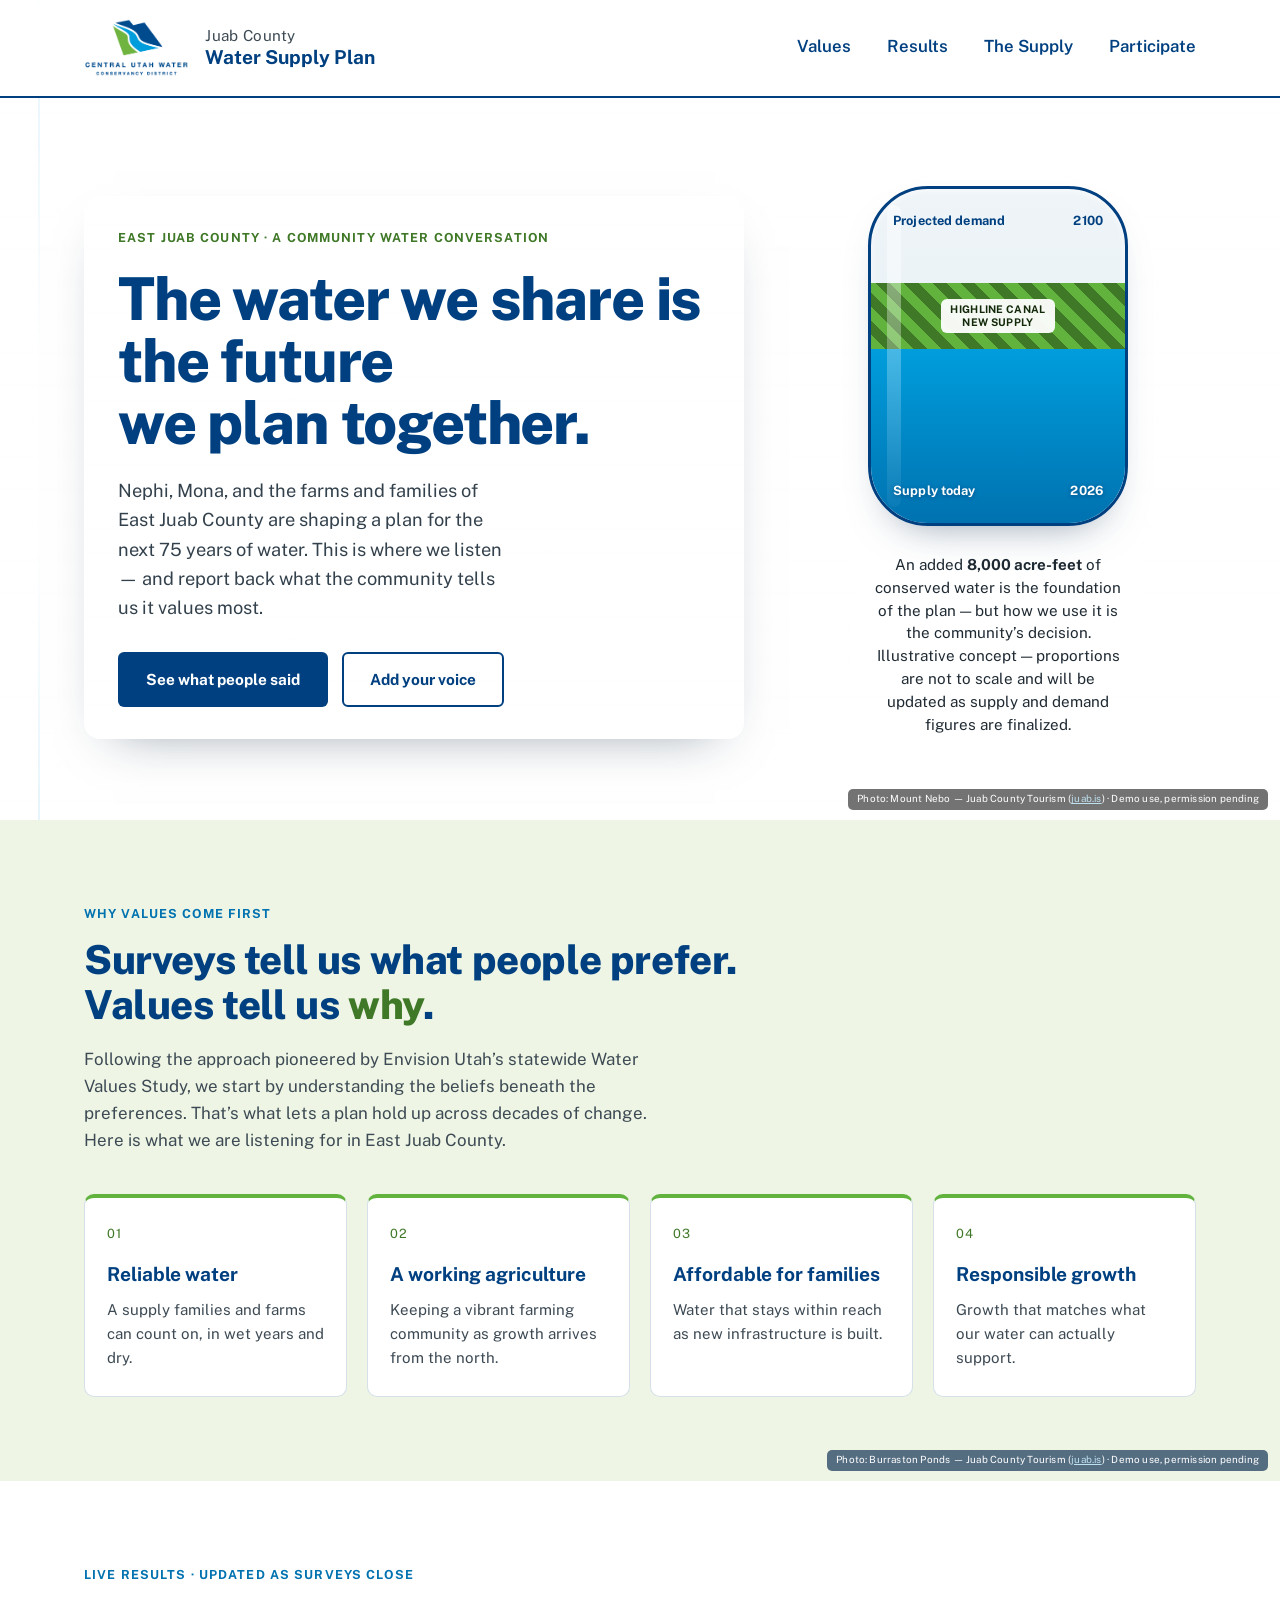
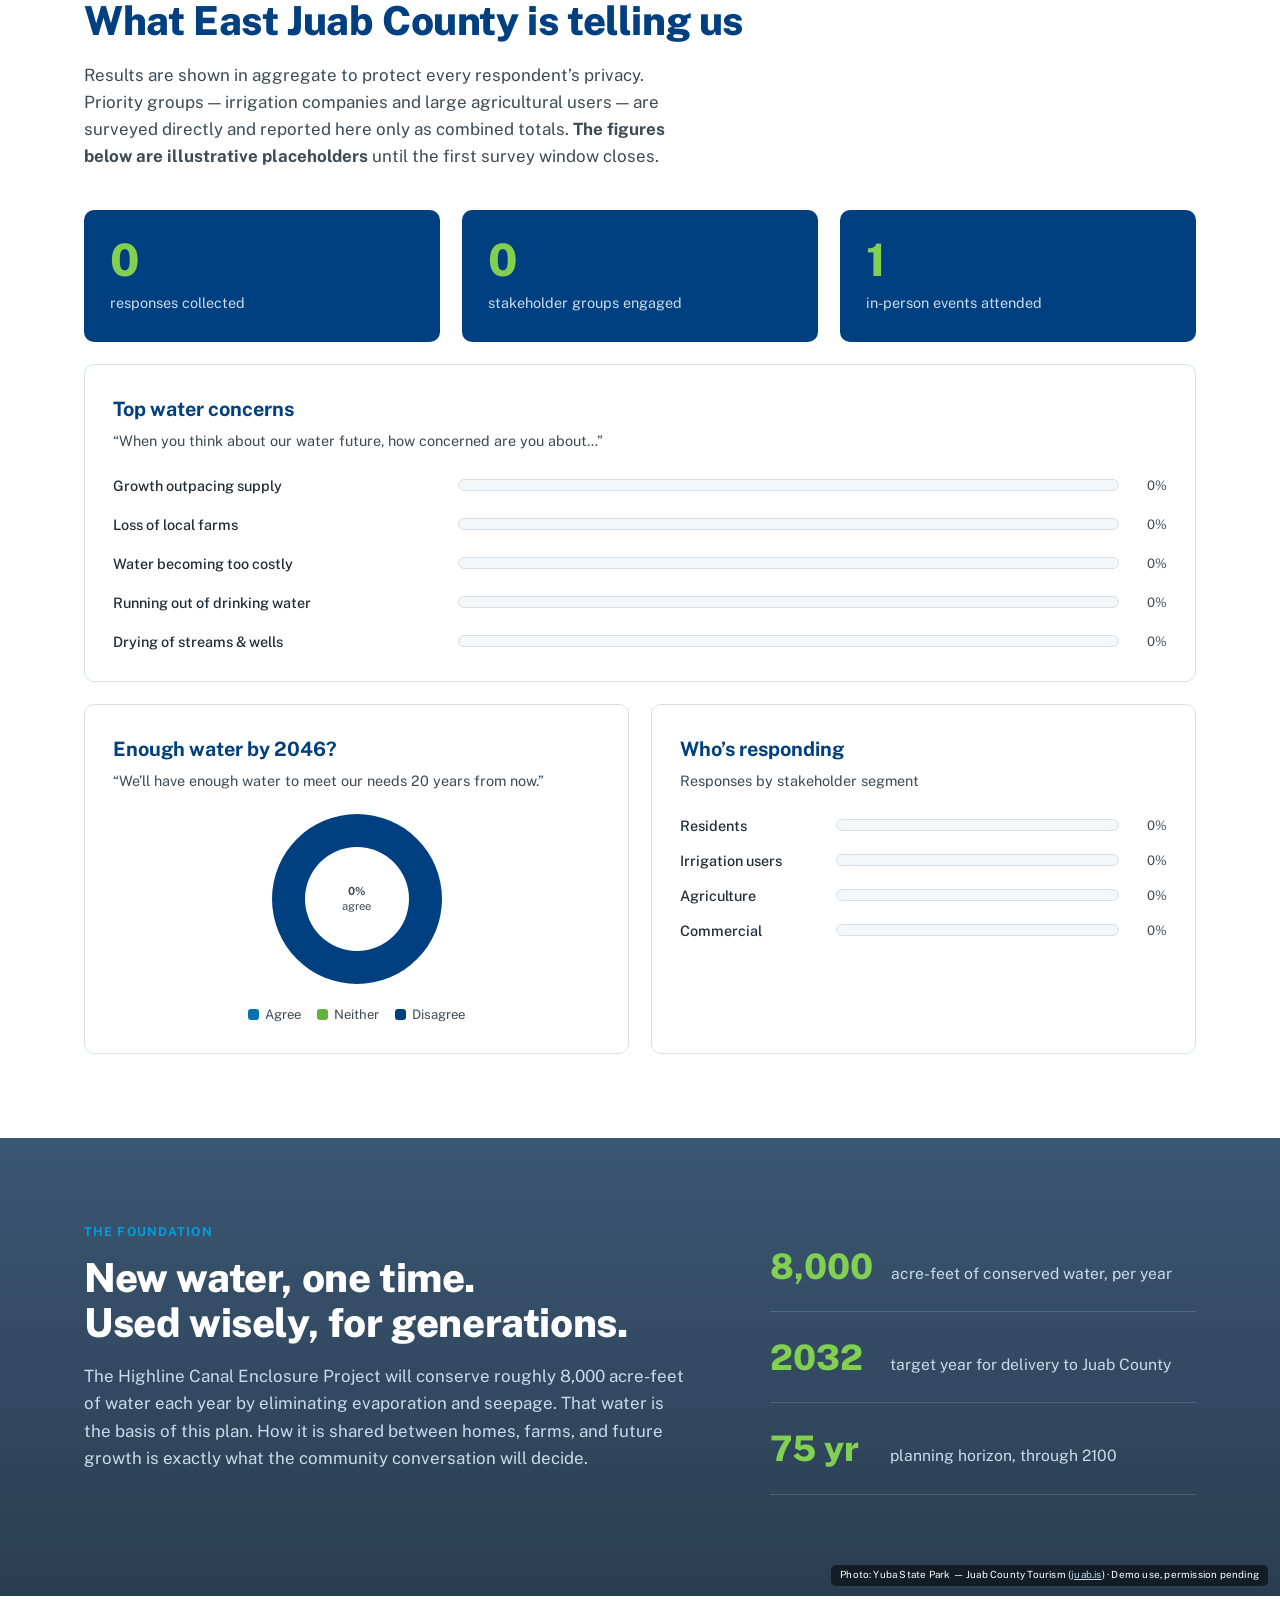
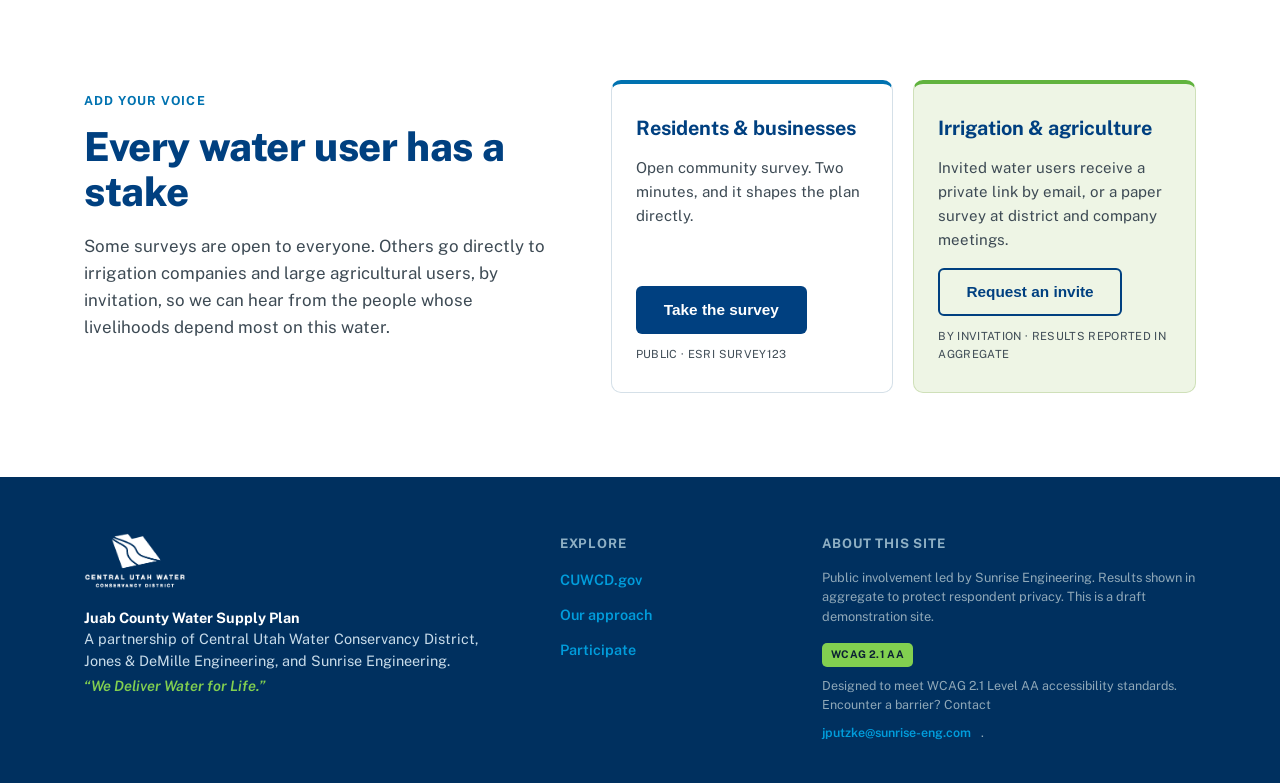
==== index.html @ ef93a90e "Add illustrative/not-to-scale disclaimer to hero water graphic (per PM feedback)" ====
<!DOCTYPE html>
<html lang="en">
<head>
<meta charset="UTF-8" />
<meta name="viewport" content="width=device-width, initial-scale=1.0" />
<title>Juab County Water Supply Plan — Community Water Values</title>
<meta name="description" content="Reporting what East Juab County residents, farmers, and water users value about their water future. Part of the Juab County Water Supply Plan." />
<link rel="preconnect" href="https://fonts.googleapis.com" />
<link rel="preconnect" href="https://fonts.gstatic.com" crossorigin />
<link href="https://fonts.googleapis.com/css2?family=Fraunces:opsz,wght@9..144,400;9..144,600;9..144,900&family=Public+Sans:wght@400;500;600;700&display=swap" rel="stylesheet" />
<link rel="stylesheet" href="styles.css" />
</head>
<body>
<a class="skip-link" href="#main">Skip to content</a>

<!-- ambient canal line -->
<div class="canal" aria-hidden="true"></div>

<header class="site-head">
  <div class="wrap head-inner">
    <a class="brand" href="https://putzke.github.io/juab-water-values/" aria-label="Juab County Water Supply Plan — home">
      <img src="assets/cuwcd-logo.png" alt="Central Utah Water Conservancy District" class="brand-logo" />
      <span class="brand-txt">Juab&nbsp;County<br /><strong>Water Supply Plan</strong></span>
    </a>
    <nav class="nav" aria-label="Primary">
      <a href="#values">Values</a>
      <a href="#results">Results</a>
      <a href="#supply">The Supply</a>
      <a href="#participate">Participate</a>
    </nav>
  </div>
</header>

<main id="main">

  <!-- ─────────────── HERO ─────────────── -->
  <section class="hero photo-bg">
    <span class="photo-credit">Photo: Mount Nebo &mdash; Juab County Tourism (<a href="https://juab.is" rel="noopener">juab.is</a>) &middot; Demo use, permission pending</span>
    <div class="wrap hero-grid">
      <div class="hero-copy">
        <p class="eyebrow">East Juab County · A Community Water Conversation</p>
        <h1>The water we share is the future we&nbsp;plan&nbsp;together.</h1>
        <p class="lede">
          Nephi, Mona, and the farms and families of East Juab County are shaping a plan
          for the next 75&nbsp;years of water. This is where we listen &mdash; and report
          back what the community tells us it values most.
        </p>
        <div class="hero-cta">
          <a class="btn btn-primary" href="#results">See what people said</a>
          <a class="btn btn-ghost" href="#participate">Add your voice</a>
        </div>
      </div>

      <!-- SIGNATURE ELEMENT: supply vs demand water column -->
      <figure class="supply-viz" role="img" aria-label="Illustrative diagram (not to scale) showing today's water supply, plus new water from the Highline Canal, rising toward projected demand in 2100. Proportions are conceptual and will be updated as figures are finalized.">
        <div class="viz-frame" aria-hidden="true">
          <div class="water">
            <div class="viz-label viz-label-top"><span>Projected demand</span><span>2100</span></div>
            <div class="water-fill" id="waterFill"></div>
            <div class="new-supply" id="newSupply">
              <span class="ns-tag">Highline Canal<br />new supply</span>
            </div>
            <div class="viz-label viz-label-bot"><span>Supply today</span><span>2026</span></div>
          </div>
        </div>
        <figcaption>An added <strong>8,000 acre-feet</strong> of conserved water is the
          foundation of the plan &mdash; but how we use it is the community&rsquo;s decision.
          <span class="viz-disclaimer">Illustrative concept &mdash; proportions are not to scale and will be updated as supply and demand figures are finalized.</span></figcaption>
      </figure>
    </div>
  </section>

  <!-- ─────────────── VALUES ─────────────── -->
  <section id="values" class="band band-sage photo-bg">
    <span class="photo-credit">Photo: Burraston Ponds &mdash; Juab County Tourism (<a href="https://juab.is" rel="noopener">juab.is</a>) &middot; Demo use, permission pending</span>
    <div class="wrap">
      <p class="section-eyebrow">Why values come first</p>
      <h2 class="section-title">Surveys tell us what people prefer.<br />Values tell us <em>why</em>.</h2>
      <p class="section-lede">
        Following the approach pioneered by Envision Utah&rsquo;s statewide Water Values Study,
        we start by understanding the beliefs beneath the preferences. That&rsquo;s what lets a
        plan hold up across decades of change. Here is what we are listening for in East Juab County.
      </p>

      <div class="value-grid">
        <article class="value-card">
          <span class="vc-num" aria-hidden="true">01</span>
          <h3>Reliable water</h3>
          <p>A supply families and farms can count on, in wet years and dry.</p>
        </article>
        <article class="value-card">
          <span class="vc-num" aria-hidden="true">02</span>
          <h3>A working agriculture</h3>
          <p>Keeping a vibrant farming community as growth arrives from the north.</p>
        </article>
        <article class="value-card">
          <span class="vc-num" aria-hidden="true">03</span>
          <h3>Affordable for families</h3>
          <p>Water that stays within reach as new infrastructure is built.</p>
        </article>
        <article class="value-card">
          <span class="vc-num" aria-hidden="true">04</span>
          <h3>Responsible growth</h3>
          <p>Growth that matches what our water can actually support.</p>
        </article>
      </div>
    </div>
  </section>

  <!-- ─────────────── RESULTS DASHBOARD ─────────────── -->
  <section id="results" class="band">
    <div class="wrap">
      <p class="section-eyebrow">Live results · Updated as surveys close</p>
      <h2 class="section-title">What East Juab County is telling us</h2>
      <p class="section-lede">
        Results are shown in aggregate to protect every respondent&rsquo;s privacy. Priority
        groups &mdash; irrigation companies and large agricultural users &mdash; are surveyed
        directly and reported here only as combined totals. <strong>The figures below are
        illustrative placeholders</strong> until the first survey window closes.
      </p>

      <div class="dash" aria-live="polite">
        <!-- stat cards -->
        <div class="stat-row">
          <div class="stat">
            <span class="stat-num" data-count="0">0</span>
            <span class="stat-lbl">responses collected</span>
          </div>
          <div class="stat">
            <span class="stat-num" data-count="0">0</span>
            <span class="stat-lbl">stakeholder groups engaged</span>
          </div>
          <div class="stat">
            <span class="stat-num" data-count="0">0</span>
            <span class="stat-lbl">in-person events attended</span>
          </div>
        </div>

        <!-- top concerns bar chart -->
        <div class="panel">
          <h3 class="panel-title">Top water concerns</h3>
          <p class="panel-sub">&ldquo;When you think about our water future, how concerned are you about&hellip;&rdquo;</p>
          <ul class="barlist" id="concerns">
            <li><span class="bl-label">Growth outpacing supply</span><span class="bl-track" aria-hidden="true"><span class="bl-fill" style="--v:0%"></span></span><span class="bl-val">&mdash;</span></li>
            <li><span class="bl-label">Loss of local farms</span><span class="bl-track" aria-hidden="true"><span class="bl-fill" style="--v:0%"></span></span><span class="bl-val">&mdash;</span></li>
            <li><span class="bl-label">Water becoming too costly</span><span class="bl-track" aria-hidden="true"><span class="bl-fill" style="--v:0%"></span></span><span class="bl-val">&mdash;</span></li>
            <li><span class="bl-label">Running out of drinking water</span><span class="bl-track" aria-hidden="true"><span class="bl-fill" style="--v:0%"></span></span><span class="bl-val">&mdash;</span></li>
            <li><span class="bl-label">Drying of streams &amp; wells</span><span class="bl-track" aria-hidden="true"><span class="bl-fill" style="--v:0%"></span></span><span class="bl-val">&mdash;</span></li>
          </ul>
          <p class="panel-note">Awaiting first survey window &mdash; bars will populate as data arrives.</p>
        </div>

        <!-- tradeoff + segment split -->
        <div class="panel-2col">
          <div class="panel">
            <h3 class="panel-title">Enough water by 2046?</h3>
            <p class="panel-sub">&ldquo;We&rsquo;ll have enough water to meet our needs 20 years from now.&rdquo;</p>
            <div class="donut" id="donut" role="img" aria-label="Chart of whether residents agree we will have enough water in 20 years, awaiting data">
              <div class="donut-hole"><span>Awaiting<br />data</span></div>
            </div>
            <ul class="legend">
              <li><span class="dot dot-a" aria-hidden="true"></span>Agree</li>
              <li><span class="dot dot-b" aria-hidden="true"></span>Neither</li>
              <li><span class="dot dot-c" aria-hidden="true"></span>Disagree</li>
            </ul>
          </div>
          <div class="panel">
            <h3 class="panel-title">Who&rsquo;s responding</h3>
            <p class="panel-sub">Responses by stakeholder segment</p>
            <ul class="barlist barlist-tight" id="segments">
              <li><span class="bl-label">Residents</span><span class="bl-track" aria-hidden="true"><span class="bl-fill bl-alt" style="--v:0%"></span></span><span class="bl-val">&mdash;</span></li>
              <li><span class="bl-label">Irrigation users</span><span class="bl-track" aria-hidden="true"><span class="bl-fill bl-alt" style="--v:0%"></span></span><span class="bl-val">&mdash;</span></li>
              <li><span class="bl-label">Agriculture</span><span class="bl-track" aria-hidden="true"><span class="bl-fill bl-alt" style="--v:0%"></span></span><span class="bl-val">&mdash;</span></li>
              <li><span class="bl-label">Commercial</span><span class="bl-track" aria-hidden="true"><span class="bl-fill bl-alt" style="--v:0%"></span></span><span class="bl-val">&mdash;</span></li>
            </ul>
          </div>
        </div>
      </div>
    </div>
  </section>

  <!-- ─────────────── SUPPLY STORY ─────────────── -->
  <section id="supply" class="band band-deep photo-bg">
    <span class="photo-credit">Photo: Yuba State Park &mdash; Juab County Tourism (<a href="https://juab.is" rel="noopener">juab.is</a>) &middot; Demo use, permission pending</span>
    <div class="wrap supply-grid">
      <div>
        <p class="section-eyebrow light">The foundation</p>
        <h2 class="section-title light">New water, one time.<br />Used wisely, for generations.</h2>
        <p class="section-lede light">
          The Highline Canal Enclosure Project will conserve roughly 8,000 acre-feet of water
          each year by eliminating evaporation and seepage. That water is the basis of this plan.
          How it is shared between homes, farms, and future growth is exactly what the community
          conversation will decide.
        </p>
      </div>
      <ul class="supply-facts">
        <li><span class="sf-num">8,000</span><span class="sf-lbl">acre-feet of conserved water, per year</span></li>
        <li><span class="sf-num">2032</span><span class="sf-lbl">target year for delivery to Juab County</span></li>
        <li><span class="sf-num">75 yr</span><span class="sf-lbl">planning horizon, through 2100</span></li>
      </ul>
    </div>
  </section>

  <!-- ─────────────── PARTICIPATE ─────────────── -->
  <section id="participate" class="band">
    <div class="wrap participate">
      <div class="part-copy">
        <p class="section-eyebrow">Add your voice</p>
        <h2 class="section-title">Every water user has a stake</h2>
        <p class="section-lede">
          Some surveys are open to everyone. Others go directly to irrigation companies and
          large agricultural users, by invitation, so we can hear from the people whose
          livelihoods depend most on this water.
        </p>
      </div>
      <div class="part-cards">
        <article class="part-card">
          <h3>Residents &amp; businesses</h3>
          <p>Open community survey. Two minutes, and it shapes the plan directly.</p>
          <button type="button" class="btn btn-primary" data-survey="public">Take the survey</button>
          <span class="part-meta">Public &middot; ESRI Survey123</span>
        </article>
        <article class="part-card part-card-alt">
          <h3>Irrigation &amp; agriculture</h3>
          <p>Invited water users receive a private link by email, or a paper survey at
             district and company meetings.</p>
          <button type="button" class="btn btn-ghost" data-survey="invite">Request an invite</button>
          <span class="part-meta">By invitation &middot; results reported in aggregate</span>
        </article>
      </div>
    </div>
  </section>

</main>

<footer class="site-foot">
  <div class="wrap foot-inner">
    <div class="foot-col foot-col-brand">
      <div class="foot-brand">
        <img src="assets/cuwcd-logo-white.png" alt="Central Utah Water Conservancy District" class="foot-logo" />
        <div>
        <p><strong>Juab County Water Supply Plan</strong><br />
          A partnership of Central Utah Water Conservancy District, Jones&nbsp;&amp;&nbsp;DeMille
          Engineering, and Sunrise Engineering.</p>
        <p class="foot-tagline">&ldquo;We Deliver Water for Life.&rdquo;</p>
        </div>
      </div>
    </div>
    <div class="foot-col foot-col-links">
      <p class="foot-h">Explore</p>
      <nav class="foot-links" aria-label="Footer">
        <a href="https://cuwcd.gov/" rel="noopener">CUWCD.gov</a>
        <a href="#values">Our approach</a>
        <a href="#participate">Participate</a>
      </nav>
    </div>
    <div class="foot-col foot-col-info">
      <p class="foot-h">About this site</p>
      <p class="foot-fine">
        Public involvement led by Sunrise Engineering. Results shown in aggregate to protect
        respondent privacy. This is a draft demonstration site.
      </p>
      <p class="foot-a11y">
        <span class="a11y-badge">WCAG 2.1 AA</span>
        Designed to meet WCAG&nbsp;2.1 Level&nbsp;AA accessibility standards.
        Encounter a barrier? Contact <a href="mailto:jputzke@sunrise-eng.com">jputzke@sunrise-eng.com</a>.
      </p>
    </div>
  </div>
</footer>

<script src="app.js"></script>
</body>
</html>
---- styles.css ----
/* ============================================================
   Juab County Water Supply Plan — Community Water Values
   Styled to the Central Utah Water Conservancy District (CUWCD)
   brand: navy, water blues, and District green.
   "We Deliver Water for Life."
   ============================================================ */

:root{
  --navy:#004080;
  --navy-2:#00305f;
  --blue:#0072b0;
  --blue-lite:#009ddc;
  --blue-pale:#e7f1f8;
  --green:#61b33e;
  --green-deep:#3f7827;
  --green-ondark:#82d050;
  --green-pale:#eef5e5;

  --paper:#ffffff;
  --paper-2:#f4f7fa;
  --ink:#1f2a33;
  --ink-soft:#3d4a54;
  --line:#d5e0e8;

  --display:"Public Sans",system-ui,sans-serif;
  --body:"Public Sans",system-ui,sans-serif;
  --mono:var(--body);  /* retired robotic monospace; unified to Public Sans */

  --wrap:1160px;
  --r:10px;
}

*{box-sizing:border-box;margin:0;padding:0}
html{scroll-behavior:smooth}
@media (prefers-reduced-motion:reduce){html{scroll-behavior:auto}}

body{font-family:var(--body);color:var(--ink);background:var(--paper);line-height:1.6;-webkit-font-smoothing:antialiased;overflow-x:hidden}

.wrap{max-width:var(--wrap);margin:0 auto;padding:0 24px}

.skip-link{position:absolute;left:-999px;top:0;z-index:100;background:var(--navy);color:#fff;padding:10px 16px;border-radius:0 0 8px 0}
.skip-link:focus{left:0}

a{color:var(--blue);text-decoration:none}
/* high-contrast keyboard focus (WCAG 2.4.7) — double ring works on light and dark */
a:focus-visible,
button:focus-visible,
[tabindex]:focus-visible{
  outline:3px solid var(--navy);
  outline-offset:2px;
  box-shadow:0 0 0 6px rgba(122,182,72,.55);
  border-radius:4px;
}
/* on dark bands, invert so the ring stays visible */
.band-deep a:focus-visible,
.band-deep button:focus-visible,
.site-foot a:focus-visible{
  outline-color:#fff;
  box-shadow:0 0 0 6px rgba(122,182,72,.7);
}

.canal{position:fixed;left:38px;top:0;bottom:0;width:2px;z-index:0;background:linear-gradient(var(--blue-lite),transparent 40%,transparent 60%,var(--blue-lite));opacity:.22;pointer-events:none}
@media(max-width:900px){.canal{display:none}}

/* header */
.site-head{position:sticky;top:0;z-index:40;background:rgba(255,255,255,.92);backdrop-filter:blur(10px);border-bottom:2px solid var(--navy)}
.head-inner{display:flex;align-items:center;justify-content:space-between;height:96px}
.brand{display:flex;align-items:center;gap:16px;text-decoration:none;transition:opacity .2s}
.brand:hover{opacity:.82}
.brand-txt{font-family:var(--body);font-size:.95rem;line-height:1.2;letter-spacing:.02em;color:var(--ink-soft)}
.brand-txt strong{font-size:1.2rem;color:var(--navy);letter-spacing:0}
.brand-mark{width:34px;height:34px;border-radius:6px;flex:none;position:relative;overflow:hidden;background:linear-gradient(135deg,var(--navy) 0 50%,var(--blue) 50% 100%)}
.brand-mark::before{content:"";position:absolute;left:0;bottom:0;width:60%;height:55%;background:var(--green);clip-path:polygon(0 100%,100% 100%,0 0)}
.brand-mark::after{content:"";position:absolute;right:6px;top:6px;width:40%;height:70%;background:var(--blue-lite);clip-path:polygon(100% 0,100% 100%,0 100%);opacity:.9}
.nav{display:flex;gap:36px}
.nav a{font-weight:600;font-size:1.05rem;color:var(--navy);padding:6px 0;border-bottom:3px solid transparent;transition:.2s}
.nav a:hover{color:var(--blue);border-color:var(--green)}
@media(max-width:720px){.nav{gap:16px}.nav a{font-size:.8rem}}

/* hero */
.hero{position:relative;padding:88px 0 72px;overflow:hidden}
.hero::before{content:"";position:absolute;inset:0;z-index:-1;background:radial-gradient(1200px 500px at 82% -10%,rgba(79,169,221,.16),transparent 60%),radial-gradient(900px 600px at 4% 112%,rgba(122,182,72,.15),transparent 55%)}
.hero-grid{display:grid;grid-template-columns:1.25fr .75fr;gap:56px;align-items:center}
@media(max-width:860px){.hero-grid{grid-template-columns:1fr;gap:40px}}
.eyebrow{font-family:var(--body);font-size:.78rem;font-weight:700;letter-spacing:.09em;text-transform:uppercase;color:var(--green-deep);margin-bottom:20px}
.hero h1{font-family:var(--display);font-weight:800;font-size:clamp(2.3rem,5.2vw,3.7rem);line-height:1.05;letter-spacing:-.02em;color:var(--navy);margin-bottom:22px}
.lede{font-size:1.14rem;color:var(--ink-soft);max-width:36ch;margin-bottom:30px}
.hero-cta{display:flex;gap:14px;flex-wrap:wrap}
.btn{display:inline-block;font-weight:700;font-size:.96rem;padding:13px 26px;border-radius:6px;transition:.2s;cursor:pointer;border:2px solid transparent}
.btn-primary{background:var(--navy);color:#fff}
.btn-primary:hover{background:var(--blue);transform:translateY(-1px)}
.btn-ghost{border-color:var(--navy);color:var(--navy);background:transparent}
.btn-ghost:hover{background:var(--navy);color:#fff}

/* supply viz */
.supply-viz{text-align:center}
.viz-frame{position:relative;width:100%;max-width:260px;margin:0 auto}
.water{position:relative;height:340px;border-radius:60px;overflow:hidden;background:linear-gradient(#eef4f8,#e6eff5);border:3px solid var(--navy);box-shadow:0 20px 40px -24px rgba(27,58,91,.55),inset 0 2px 6px rgba(255,255,255,.7);}
.water::after{content:"";position:absolute;top:16px;bottom:16px;left:16px;width:14px;background:linear-gradient(rgba(255,255,255,.5),rgba(255,255,255,.04));border-radius:40px;pointer-events:none;z-index:3}
.water-fill{position:absolute;left:0;right:0;bottom:0;height:52%;background:linear-gradient(var(--blue-lite),var(--blue));transition:height 1.6s cubic-bezier(.2,.7,.2,1)}
.water-fill::before{content:"";position:absolute;top:-9px;left:-50%;right:-50%;height:18px;background:radial-gradient(circle at 20% 0,var(--blue-lite) 0 6px,transparent 7px) 0 0/34px 18px repeat-x;opacity:.7;animation:wave 3s linear infinite}
@keyframes wave{to{transform:translateX(34px)}}
@media (prefers-reduced-motion:reduce){.water-fill::before{animation:none}}
.new-supply{position:absolute;left:0;right:0;bottom:52%;height:0;background:repeating-linear-gradient(45deg,var(--green) 0 10px,var(--green-deep) 10px 20px);transition:height 1.6s cubic-bezier(.2,.7,.2,1) .4s;display:flex;align-items:center;justify-content:center;overflow:hidden}
.ns-tag{font-family:var(--body);font-size:.66rem;font-weight:700;line-height:1.2;color:#12290a;text-transform:uppercase;letter-spacing:.03em;padding:4px 9px;background:rgba(255,255,255,.94);border-radius:6px}
.viz-label{position:absolute;left:22px;right:22px;z-index:4;display:flex;justify-content:space-between;font-family:var(--body);font-size:.8rem;font-weight:700;letter-spacing:.01em}
.viz-label-top{top:22px;color:var(--navy)}
.viz-label-bot{bottom:22px;color:#fff;text-shadow:0 1px 4px rgba(0,48,95,.55)}
.supply-viz figcaption{margin-top:16px;font-size:.95rem;line-height:1.5;color:var(--ink);max-width:32ch;margin-inline:auto;background:rgba(255,255,255,.86);padding:12px 16px;border-radius:10px}

/* bands */
.band{padding:84px 0;position:relative}
.band-sage{background:var(--green-pale)}
.band-deep{background:linear-gradient(var(--navy),var(--navy-2));color:#e7f1f8}
.band-deep .section-title,.band-deep .section-eyebrow{color:#fff}
.section-eyebrow{font-family:var(--body);font-size:.78rem;font-weight:700;letter-spacing:.09em;text-transform:uppercase;color:var(--blue);margin-bottom:14px}
.section-eyebrow.light{color:var(--blue-lite)}
.section-title{font-family:var(--display);font-weight:800;font-size:clamp(1.7rem,3.4vw,2.5rem);line-height:1.12;letter-spacing:-.01em;color:var(--navy);margin-bottom:18px}
.section-title em{font-style:normal;color:var(--green-deep)}
.section-title.light em{color:var(--green)}
.section-lede{font-size:1.06rem;color:var(--ink-soft);max-width:60ch;margin-bottom:40px}
.band-deep .section-lede.light{color:#c8dcea}

/* value cards */
.value-grid{display:grid;grid-template-columns:repeat(4,1fr);gap:20px}
@media(max-width:860px){.value-grid{grid-template-columns:repeat(2,1fr)}}
@media(max-width:480px){.value-grid{grid-template-columns:1fr}}
.value-card{background:var(--paper);border-radius:var(--r);padding:26px 22px;border:1px solid var(--line);border-top:4px solid var(--green);position:relative;transition:.25s}
.value-card:hover{transform:translateY(-4px);box-shadow:0 18px 32px -22px rgba(27,58,91,.5)}
.vc-num{font-family:var(--body);font-size:.8rem;color:var(--green-deep);display:block;margin-bottom:14px;letter-spacing:.05em}
.value-card h3{font-family:var(--display);font-weight:700;font-size:1.2rem;color:var(--navy);margin-bottom:8px}
.value-card p{font-size:.94rem;color:var(--ink-soft)}

/* dashboard */
.dash{display:grid;gap:22px}
.stat-row{display:grid;grid-template-columns:repeat(3,1fr);gap:22px}
@media(max-width:640px){.stat-row{grid-template-columns:1fr}}
.stat{background:var(--navy);color:#fff;border-radius:var(--r);padding:28px 26px;text-align:left}
.stat-num{font-family:var(--display);font-weight:800;font-size:2.8rem;line-height:1;display:block;color:var(--green-ondark)}
.stat-lbl{font-size:.9rem;color:#c8dcea;margin-top:8px;display:block}
.panel{background:var(--paper);border:1px solid var(--line);border-radius:var(--r);padding:28px}
.panel-title{font-family:var(--display);font-weight:700;font-size:1.24rem;color:var(--navy);margin-bottom:4px}
.panel-sub{font-size:.9rem;color:var(--ink-soft);margin-bottom:22px}
.panel-note{font-size:.8rem;color:var(--ink-soft);font-style:italic;margin-top:16px}
.panel-2col{display:grid;grid-template-columns:1fr 1fr;gap:22px}
@media(max-width:760px){.panel-2col{grid-template-columns:1fr}}
.barlist{list-style:none;display:grid;gap:16px}
.barlist-tight{gap:12px}
.barlist li{display:grid;grid-template-columns:1fr 2fr auto;align-items:center;gap:14px}
.bl-label{font-size:.9rem;font-weight:500}
.bl-track{height:12px;background:var(--paper-2);border-radius:100px;overflow:hidden;border:1px solid var(--line)}
.bl-fill{display:block;height:100%;width:var(--v);background:linear-gradient(90deg,var(--blue-lite),var(--blue));border-radius:100px;transition:width 1.3s cubic-bezier(.2,.7,.2,1)}
.bl-fill.bl-alt{background:linear-gradient(90deg,var(--green),var(--green-deep))}
.bl-val{font-family:var(--body);font-size:.82rem;color:var(--ink-soft);min-width:2.6em;text-align:right}
@media(max-width:520px){.barlist li{grid-template-columns:1fr auto;gap:6px}.bl-track{grid-column:1/-1;order:3}}
.donut{width:170px;height:170px;border-radius:50%;margin:8px auto 20px;background:conic-gradient(var(--line) 0 100%);display:grid;place-items:center;position:relative;transition:background 1.4s ease}
.donut-hole{width:104px;height:104px;border-radius:50%;background:var(--paper);display:grid;place-items:center;text-align:center;font-family:var(--body);font-size:.7rem;color:var(--ink-soft);line-height:1.3}
.legend{list-style:none;display:flex;gap:16px;justify-content:center;flex-wrap:wrap;font-size:.82rem;color:var(--ink-soft)}
.legend li{display:flex;align-items:center;gap:6px}
.dot{width:11px;height:11px;border-radius:3px;display:inline-block}
.dot-a{background:var(--blue)}
.dot-b{background:var(--green)}
.dot-c{background:var(--navy)}

/* supply band */
.supply-grid{display:grid;grid-template-columns:1.2fr .8fr;gap:48px;align-items:center}
@media(max-width:800px){.supply-grid{grid-template-columns:1fr;gap:36px}}
.supply-facts{list-style:none;display:grid;gap:18px}
.supply-facts li{display:flex;align-items:baseline;gap:18px;padding-bottom:16px;border-bottom:1px solid rgba(255,255,255,.16)}
.sf-num{font-family:var(--display);font-weight:800;font-size:2.2rem;color:var(--green-ondark);flex:none;min-width:4.4ch}
.sf-lbl{font-size:.98rem;color:#c8dcea}

/* participate */
.participate{display:grid;grid-template-columns:.9fr 1.1fr;gap:48px;align-items:center}
@media(max-width:820px){.participate{grid-template-columns:1fr;gap:32px}}
.part-cards{display:grid;grid-template-columns:1fr 1fr;gap:20px}
@media(max-width:560px){.part-cards{grid-template-columns:1fr}}
.part-card{background:var(--paper);border:1px solid var(--line);border-radius:var(--r);border-top:4px solid var(--blue);padding:28px 24px;display:flex;flex-direction:column;gap:12px}
.part-card-alt{background:var(--green-pale);border-color:#cfe0b9;border-top-color:var(--green)}
.part-card h3{font-family:var(--display);font-weight:700;font-size:1.24rem;color:var(--navy)}
.part-card p{font-size:.94rem;color:var(--ink-soft);flex:1}
.part-card .btn{align-self:flex-start;margin-top:4px}
.part-meta{font-family:var(--body);font-size:.7rem;color:var(--ink-soft);letter-spacing:.03em;text-transform:uppercase}

/* footer */
.site-foot{background:var(--navy-2);color:#c8dcea;padding:56px 0 40px}
.foot-inner{display:grid;grid-template-columns:1.6fr .8fr 1.4fr;gap:48px;align-items:start}
@media(max-width:860px){.foot-inner{grid-template-columns:1fr 1fr;gap:36px}}
@media(max-width:560px){.foot-inner{grid-template-columns:1fr;gap:28px}}
.foot-col-brand{max-width:none}
.foot-h{font-family:var(--display);font-weight:700;font-size:.82rem;letter-spacing:.06em;text-transform:uppercase;color:#8fb0c4;margin-bottom:14px}
.foot-brand{display:flex;flex-direction:column;gap:14px;align-items:flex-start}
.foot-brand p{font-size:.9rem;line-height:1.5}
.foot-brand strong{color:#fff}
.foot-links{display:flex;flex-direction:column;gap:12px}
.foot-links a{color:var(--blue-lite);font-weight:600;font-size:.9rem}
.foot-links a:hover{color:#fff}
.foot-fine{font-size:.8rem;color:#8fa8b8;line-height:1.55;margin-bottom:16px}
.foot-tagline{font-family:var(--display);font-style:italic;font-weight:600;color:var(--green-ondark);font-size:1rem;margin-top:4px}

/* official CUWCD logo images */
.brand-logo{height:58px;width:auto;display:block}
.foot-logo{height:56px;width:auto;display:block;margin-bottom:4px}
@media(max-width:720px){.brand-logo{height:46px}}

/* ============================================================
   DEMO PHOTO BACKGROUNDS — permission pending
   Images referenced directly from juab.is (Juab County Tourism).
   Each section carries a visible credit label. To remove after
   permissions are secured: delete the .photo-bg rules below and
   the .photo-credit spans from index.html.
   ============================================================ */

.photo-bg{position:relative;background-size:cover;background-position:center;background-repeat:no-repeat}
.photo-bg::before{content:"";position:absolute;inset:0;z-index:0;pointer-events:none}
.photo-bg > *{position:relative;z-index:1}

/* Hero: Mount Nebo over Juab Valley, light wash so navy text stays readable */
.hero.photo-bg{background-image:url('https://juab.is/wp-content/uploads/2023/11/mount-nebo.jpg')}
.hero.photo-bg::before{background:linear-gradient(rgba(255,255,255,.5),rgba(255,255,255,.42))}
/* readability panel behind hero text (keeps photo vivid elsewhere) */
.hero.photo-bg .hero-copy{
  background:linear-gradient(rgba(255,255,255,.82),rgba(255,255,255,.72));
  backdrop-filter:blur(3px);
  padding:32px 34px;border-radius:16px;
  box-shadow:0 20px 50px -30px rgba(18,41,63,.5);
}
/* darken the body copy slightly for extra contrast */
.hero.photo-bg .lede{color:#33414c}
@media(max-width:860px){.hero.photo-bg .hero-copy{padding:26px 24px}}


/* Values band: Burraston Ponds (spring-fed water), light green wash */
.band-sage.photo-bg{background-image:url('https://juab.is/wp-content/uploads/2023/11/Burraston-Ponds.jpg')}
.band-sage.photo-bg::before{background:linear-gradient(rgba(238,245,229,.90),rgba(238,245,229,.82))}

/* Supply band: Yuba State Park reservoir, dark navy wash so white text pops */
.band-deep.photo-bg{background-image:url('https://juab.is/wp-content/uploads/2023/11/YubaStatePark2.jpg')}
.band-deep.photo-bg::before{background:linear-gradient(rgba(27,58,91,.86),rgba(18,41,63,.90))}

/* Credit label */
.photo-credit{
  position:absolute;right:12px;bottom:10px;z-index:2;
  font-family:var(--body);font-size:.62rem;letter-spacing:.02em;
  background:rgba(0,0,0,.55);color:#fff;padding:4px 9px;border-radius:5px;
  max-width:80vw;line-height:1.3;
}
.photo-credit a{color:#bfe0ef;text-decoration:underline}
.band-sage .photo-credit{background:rgba(27,58,91,.72)}
@media(max-width:600px){.photo-credit{font-size:.56rem;right:8px;bottom:8px}}

/* accessibility statement line in footer */
.foot-a11y{
  font-size:.78rem;color:#8fa8b8;
  display:flex;align-items:flex-start;gap:10px;flex-wrap:wrap;line-height:1.5;
}
.foot-a11y a{color:var(--blue-lite);font-weight:600}
.a11y-badge{
  display:inline-flex;align-items:center;flex:none;
  font-family:var(--body);font-size:.66rem;font-weight:700;letter-spacing:.04em;
  color:#0b2033;background:var(--green-ondark);
  padding:4px 9px;border-radius:5px;
}
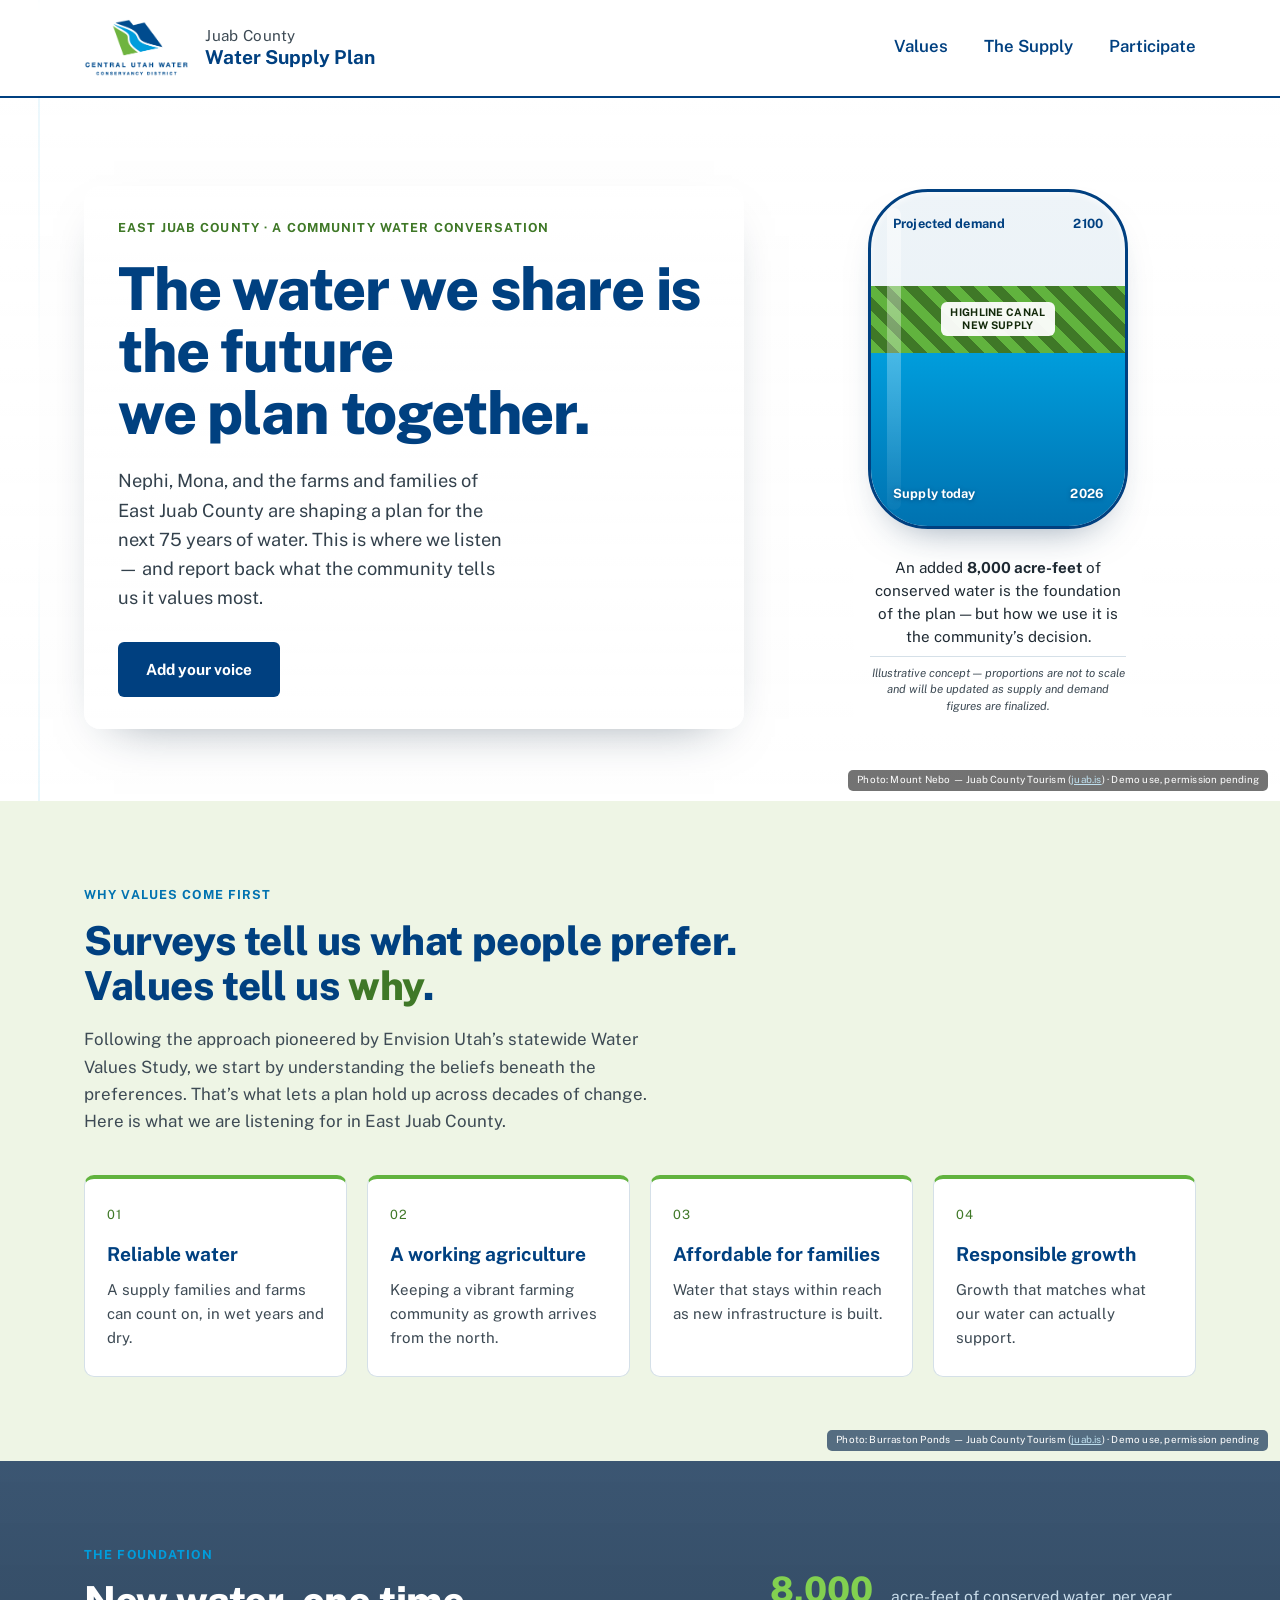
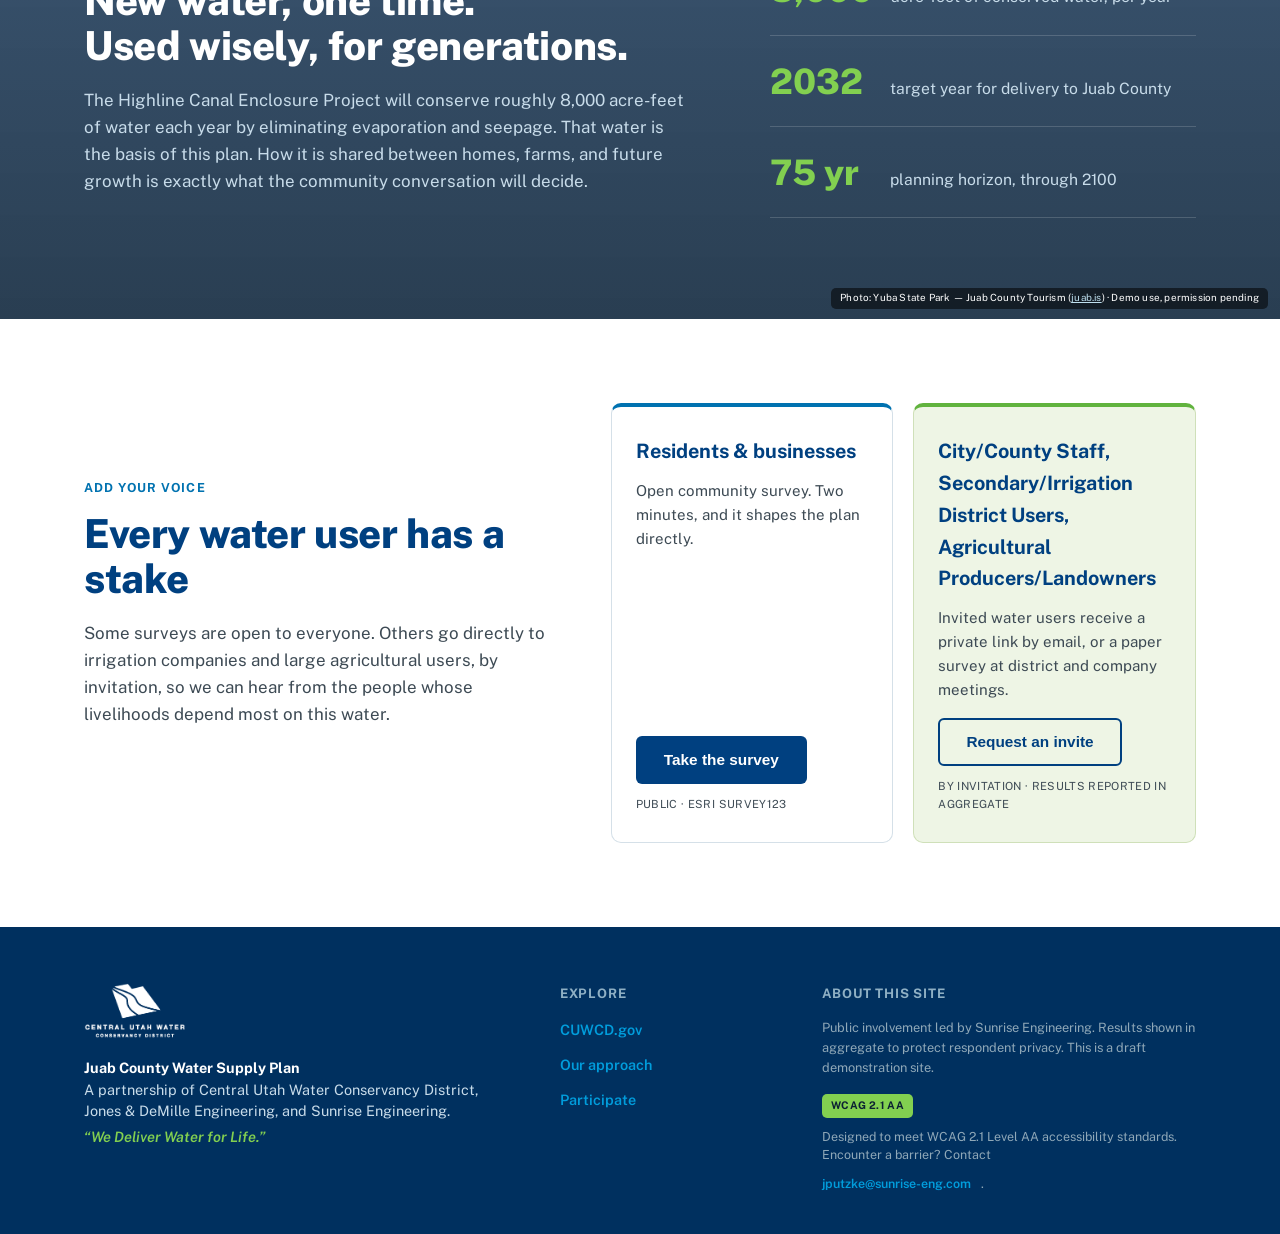
==== commit 811b3bd1: "Add files via upload" ====
--- a/index.html
+++ b/index.html
@@ -24,7 +24,6 @@
     </a>
     <nav class="nav" aria-label="Primary">
       <a href="#values">Values</a>
-      <a href="#results">Results</a>
       <a href="#supply">The Supply</a>
       <a href="#participate">Participate</a>
     </nav>
@@ -46,8 +45,7 @@
           back what the community tells us it values most.
         </p>
         <div class="hero-cta">
-          <a class="btn btn-primary" href="#results">See what people said</a>
-          <a class="btn btn-ghost" href="#participate">Add your voice</a>
+          <a class="btn btn-primary" href="#participate">Add your voice</a>
         </div>
       </div>
 
@@ -107,78 +105,6 @@
     </div>
   </section>
 
-  <!-- ─────────────── RESULTS DASHBOARD ─────────────── -->
-  <section id="results" class="band">
-    <div class="wrap">
-      <p class="section-eyebrow">Live results · Updated as surveys close</p>
-      <h2 class="section-title">What East Juab County is telling us</h2>
-      <p class="section-lede">
-        Results are shown in aggregate to protect every respondent&rsquo;s privacy. Priority
-        groups &mdash; irrigation companies and large agricultural users &mdash; are surveyed
-        directly and reported here only as combined totals. <strong>The figures below are
-        illustrative placeholders</strong> until the first survey window closes.
-      </p>
-
-      <div class="dash" aria-live="polite">
-        <!-- stat cards -->
-        <div class="stat-row">
-          <div class="stat">
-            <span class="stat-num" data-count="0">0</span>
-            <span class="stat-lbl">responses collected</span>
-          </div>
-          <div class="stat">
-            <span class="stat-num" data-count="0">0</span>
-            <span class="stat-lbl">stakeholder groups engaged</span>
-          </div>
-          <div class="stat">
-            <span class="stat-num" data-count="0">0</span>
-            <span class="stat-lbl">in-person events attended</span>
-          </div>
-        </div>
-
-        <!-- top concerns bar chart -->
-        <div class="panel">
-          <h3 class="panel-title">Top water concerns</h3>
-          <p class="panel-sub">&ldquo;When you think about our water future, how concerned are you about&hellip;&rdquo;</p>
-          <ul class="barlist" id="concerns">
-            <li><span class="bl-label">Growth outpacing supply</span><span class="bl-track" aria-hidden="true"><span class="bl-fill" style="--v:0%"></span></span><span class="bl-val">&mdash;</span></li>
-            <li><span class="bl-label">Loss of local farms</span><span class="bl-track" aria-hidden="true"><span class="bl-fill" style="--v:0%"></span></span><span class="bl-val">&mdash;</span></li>
-            <li><span class="bl-label">Water becoming too costly</span><span class="bl-track" aria-hidden="true"><span class="bl-fill" style="--v:0%"></span></span><span class="bl-val">&mdash;</span></li>
-            <li><span class="bl-label">Running out of drinking water</span><span class="bl-track" aria-hidden="true"><span class="bl-fill" style="--v:0%"></span></span><span class="bl-val">&mdash;</span></li>
-            <li><span class="bl-label">Drying of streams &amp; wells</span><span class="bl-track" aria-hidden="true"><span class="bl-fill" style="--v:0%"></span></span><span class="bl-val">&mdash;</span></li>
-          </ul>
-          <p class="panel-note">Awaiting first survey window &mdash; bars will populate as data arrives.</p>
-        </div>
-
-        <!-- tradeoff + segment split -->
-        <div class="panel-2col">
-          <div class="panel">
-            <h3 class="panel-title">Enough water by 2046?</h3>
-            <p class="panel-sub">&ldquo;We&rsquo;ll have enough water to meet our needs 20 years from now.&rdquo;</p>
-            <div class="donut" id="donut" role="img" aria-label="Chart of whether residents agree we will have enough water in 20 years, awaiting data">
-              <div class="donut-hole"><span>Awaiting<br />data</span></div>
-            </div>
-            <ul class="legend">
-              <li><span class="dot dot-a" aria-hidden="true"></span>Agree</li>
-              <li><span class="dot dot-b" aria-hidden="true"></span>Neither</li>
-              <li><span class="dot dot-c" aria-hidden="true"></span>Disagree</li>
-            </ul>
-          </div>
-          <div class="panel">
-            <h3 class="panel-title">Who&rsquo;s responding</h3>
-            <p class="panel-sub">Responses by stakeholder segment</p>
-            <ul class="barlist barlist-tight" id="segments">
-              <li><span class="bl-label">Residents</span><span class="bl-track" aria-hidden="true"><span class="bl-fill bl-alt" style="--v:0%"></span></span><span class="bl-val">&mdash;</span></li>
-              <li><span class="bl-label">Irrigation users</span><span class="bl-track" aria-hidden="true"><span class="bl-fill bl-alt" style="--v:0%"></span></span><span class="bl-val">&mdash;</span></li>
-              <li><span class="bl-label">Agriculture</span><span class="bl-track" aria-hidden="true"><span class="bl-fill bl-alt" style="--v:0%"></span></span><span class="bl-val">&mdash;</span></li>
-              <li><span class="bl-label">Commercial</span><span class="bl-track" aria-hidden="true"><span class="bl-fill bl-alt" style="--v:0%"></span></span><span class="bl-val">&mdash;</span></li>
-            </ul>
-          </div>
-        </div>
-      </div>
-    </div>
-  </section>
-
   <!-- ─────────────── SUPPLY STORY ─────────────── -->
   <section id="supply" class="band band-deep photo-bg">
     <span class="photo-credit">Photo: Yuba State Park &mdash; Juab County Tourism (<a href="https://juab.is" rel="noopener">juab.is</a>) &middot; Demo use, permission pending</span>
@@ -221,7 +147,7 @@
           <span class="part-meta">Public &middot; ESRI Survey123</span>
         </article>
         <article class="part-card part-card-alt">
-          <h3>Irrigation &amp; agriculture</h3>
+          <h3>City/County Staff, Secondary/Irrigation District Users, Agricultural Producers/Landowners</h3>
           <p>Invited water users receive a private link by email, or a paper survey at
              district and company meetings.</p>
           <button type="button" class="btn btn-ghost" data-survey="invite">Request an invite</button>
--- a/styles.css
+++ b/styles.css
@@ -261,3 +261,6 @@
   color:#0b2033;background:var(--green-ondark);
   padding:4px 9px;border-radius:5px;
 }
+
+/* illustrative/not-to-scale disclaimer under the hero water graphic */
+.viz-disclaimer{display:block;margin-top:8px;font-size:.72rem;line-height:1.4;font-style:italic;color:var(--ink-soft);border-top:1px solid var(--line);padding-top:8px}
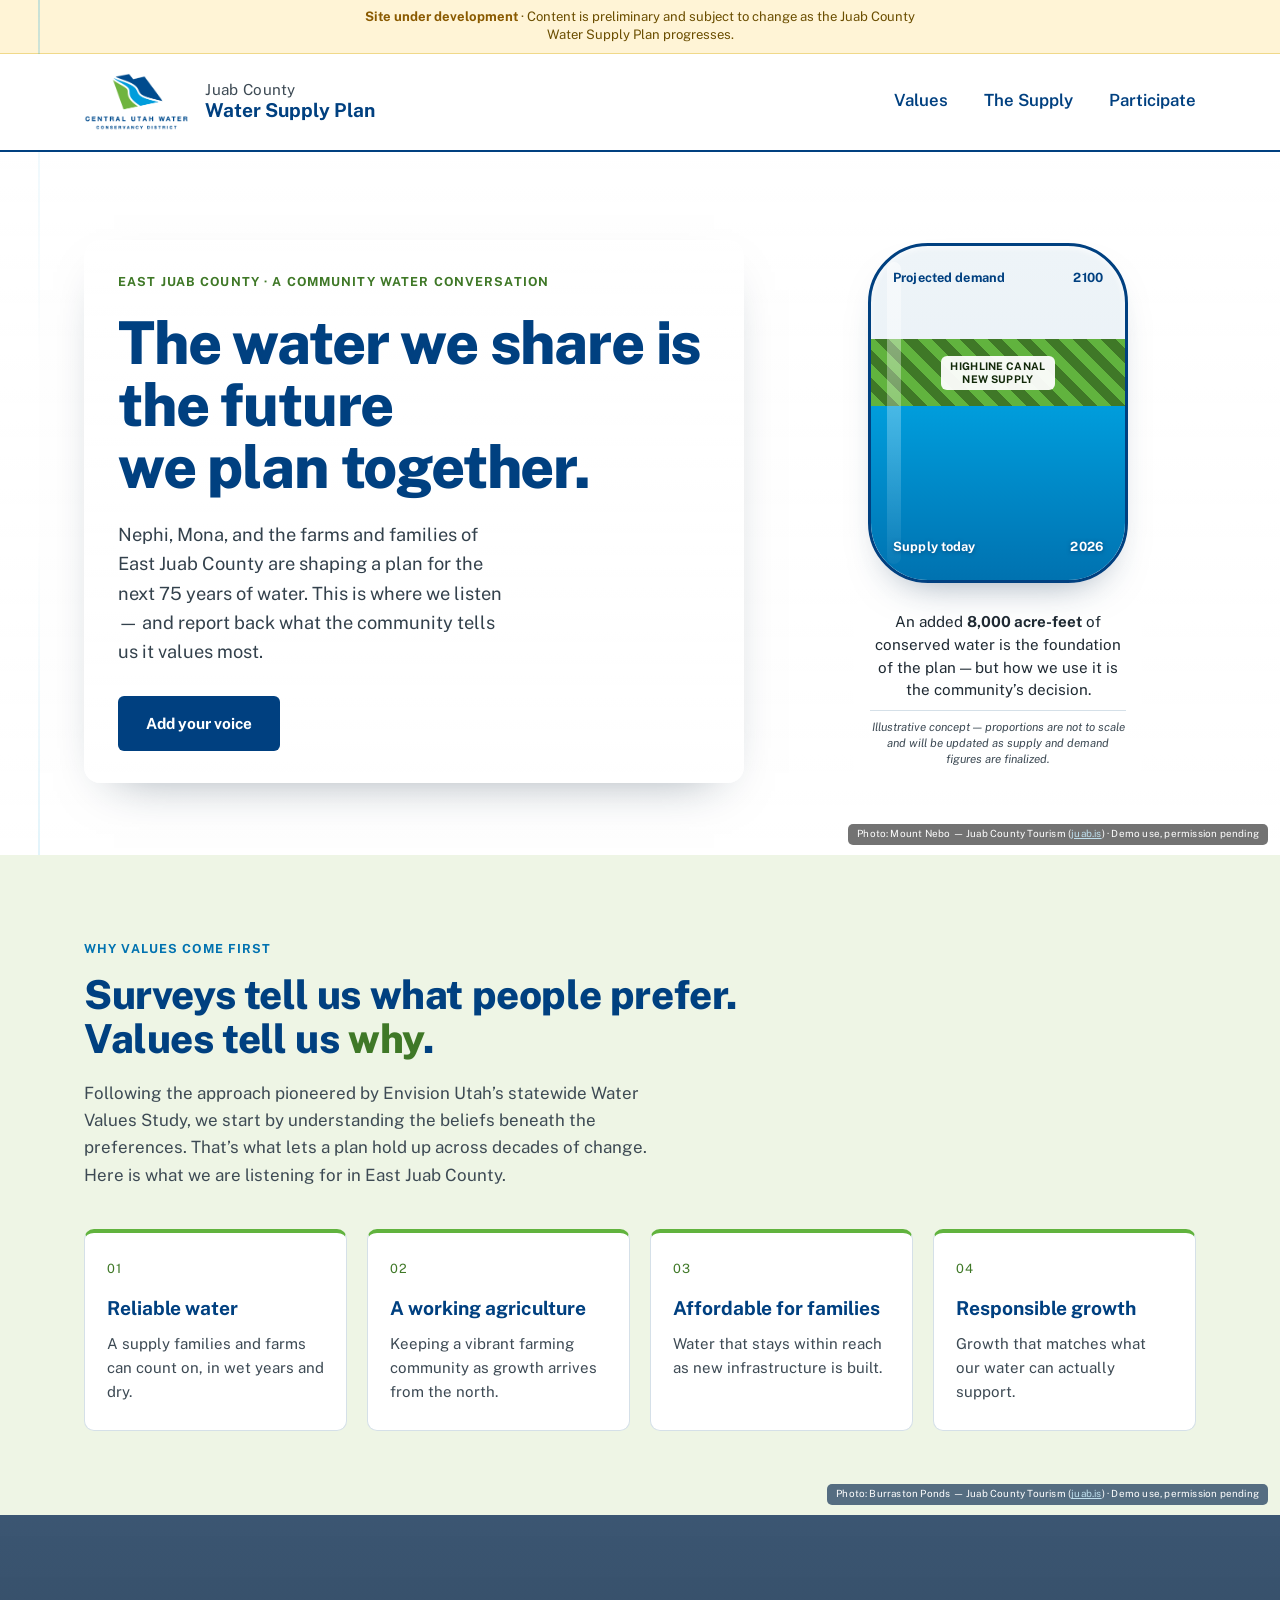
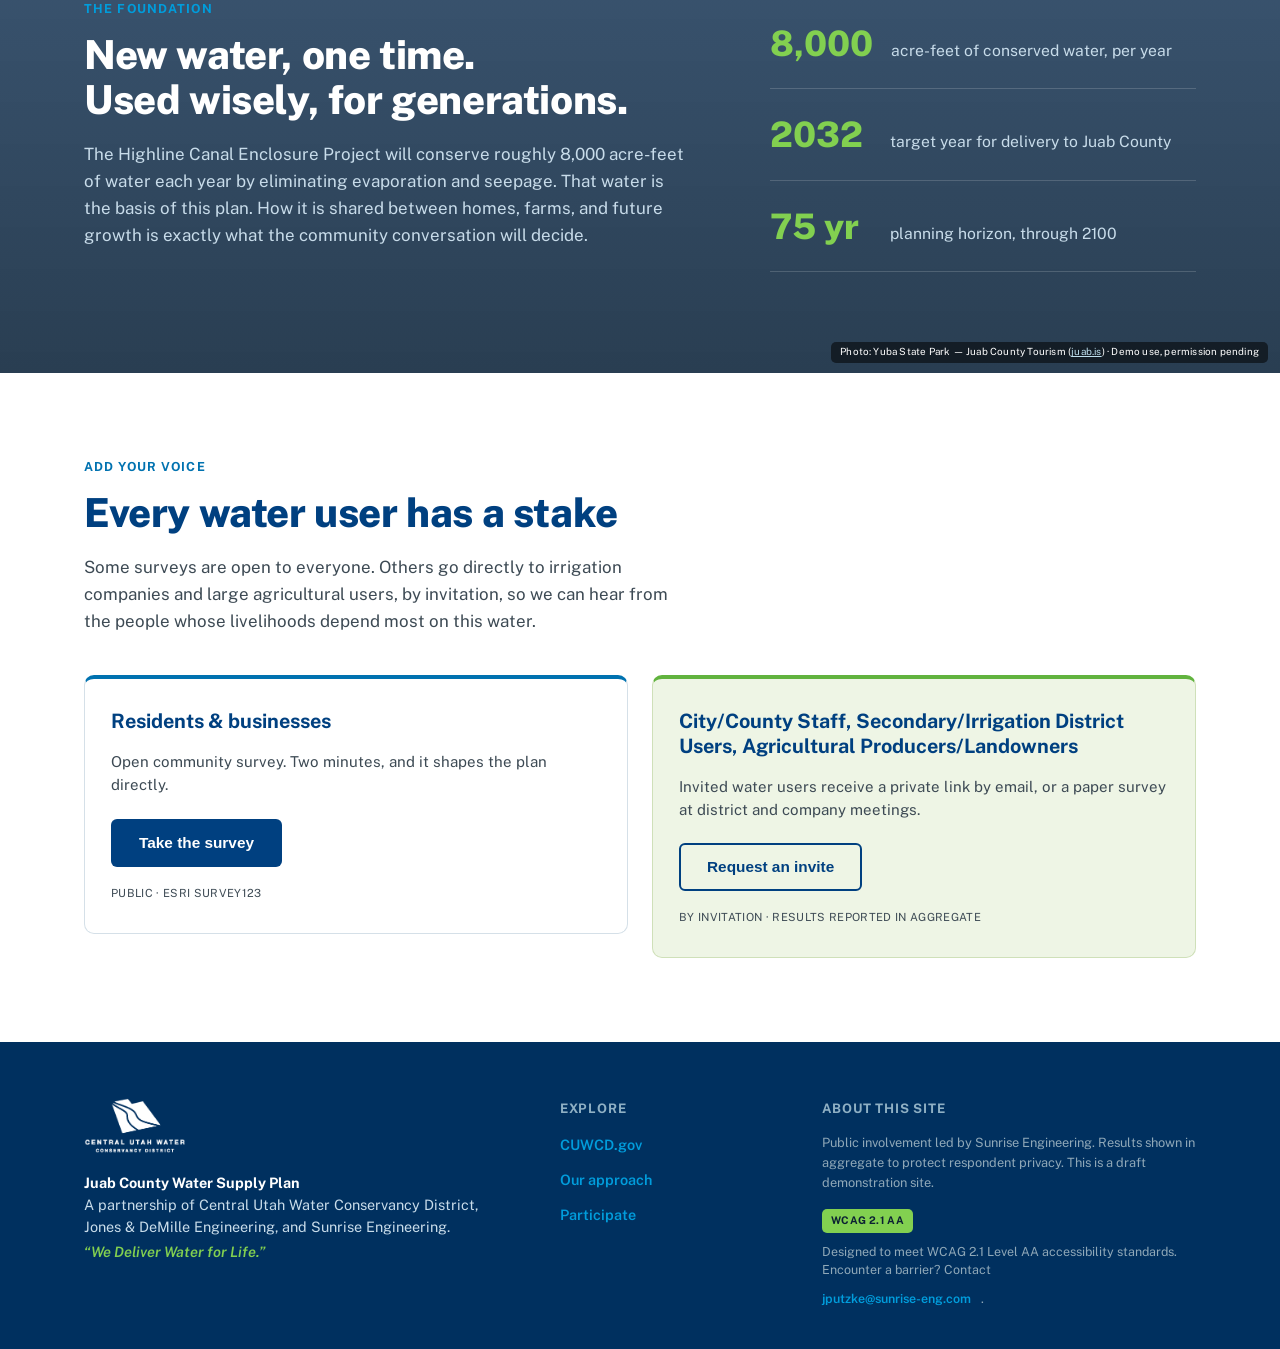
==== commit 20a94363: "Add files via upload" ====
--- a/index.html
+++ b/index.html
@@ -12,6 +12,11 @@
 </head>
 <body>
 <a class="skip-link" href="#main">Skip to content</a>
+
+<!-- development notice -->
+<div class="dev-banner" role="status">
+  <span class="dev-banner-inner"><strong>Site under development</strong> &middot; Content is preliminary and subject to change as the Juab County Water Supply Plan progresses.</span>
+</div>
 
 <!-- ambient canal line -->
 <div class="canal" aria-hidden="true"></div>
--- a/styles.css
+++ b/styles.css
@@ -61,6 +61,11 @@
 
 .canal{position:fixed;left:38px;top:0;bottom:0;width:2px;z-index:0;background:linear-gradient(var(--blue-lite),transparent 40%,transparent 60%,var(--blue-lite));opacity:.22;pointer-events:none}
 @media(max-width:900px){.canal{display:none}}
+
+/* development notice banner */
+.dev-banner{background:#fff4d6;color:#6b4e00;border-bottom:1px solid #f0d98a;text-align:center;padding:8px 16px;font-size:.82rem;line-height:1.4}
+.dev-banner strong{color:#8a5a00;font-weight:700}
+.dev-banner-inner{display:inline-block;max-width:70ch}
 
 /* header */
 .site-head{position:sticky;top:0;z-index:40;background:rgba(255,255,255,.92);backdrop-filter:blur(10px);border-bottom:2px solid var(--navy)}
@@ -171,16 +176,16 @@
 .sf-lbl{font-size:.98rem;color:#c8dcea}
 
 /* participate */
-.participate{display:grid;grid-template-columns:.9fr 1.1fr;gap:48px;align-items:center}
-@media(max-width:820px){.participate{grid-template-columns:1fr;gap:32px}}
-.part-cards{display:grid;grid-template-columns:1fr 1fr;gap:20px}
+.participate{display:block}
+.part-copy{max-width:66ch;margin-bottom:40px}
+.part-cards{display:grid;grid-template-columns:1fr 1fr;gap:24px;align-items:start}
 @media(max-width:560px){.part-cards{grid-template-columns:1fr}}
-.part-card{background:var(--paper);border:1px solid var(--line);border-radius:var(--r);border-top:4px solid var(--blue);padding:28px 24px;display:flex;flex-direction:column;gap:12px}
+.part-card{background:var(--paper);border:1px solid var(--line);border-radius:var(--r);border-top:4px solid var(--blue);padding:30px 26px;display:flex;flex-direction:column;gap:16px}
 .part-card-alt{background:var(--green-pale);border-color:#cfe0b9;border-top-color:var(--green)}
-.part-card h3{font-family:var(--display);font-weight:700;font-size:1.24rem;color:var(--navy)}
-.part-card p{font-size:.94rem;color:var(--ink-soft);flex:1}
-.part-card .btn{align-self:flex-start;margin-top:4px}
-.part-meta{font-family:var(--body);font-size:.7rem;color:var(--ink-soft);letter-spacing:.03em;text-transform:uppercase}
+.part-card h3{font-family:var(--display);font-weight:700;font-size:1.24rem;color:var(--navy);line-height:1.25}
+.part-card p{font-size:.94rem;color:var(--ink-soft);line-height:1.55;margin:0}
+.part-card .btn{align-self:flex-start;margin-top:6px}
+.part-meta{font-family:var(--body);font-size:.7rem;color:var(--ink-soft);letter-spacing:.03em;text-transform:uppercase;margin-top:2px}
 
 /* footer */
 .site-foot{background:var(--navy-2);color:#c8dcea;padding:56px 0 40px}
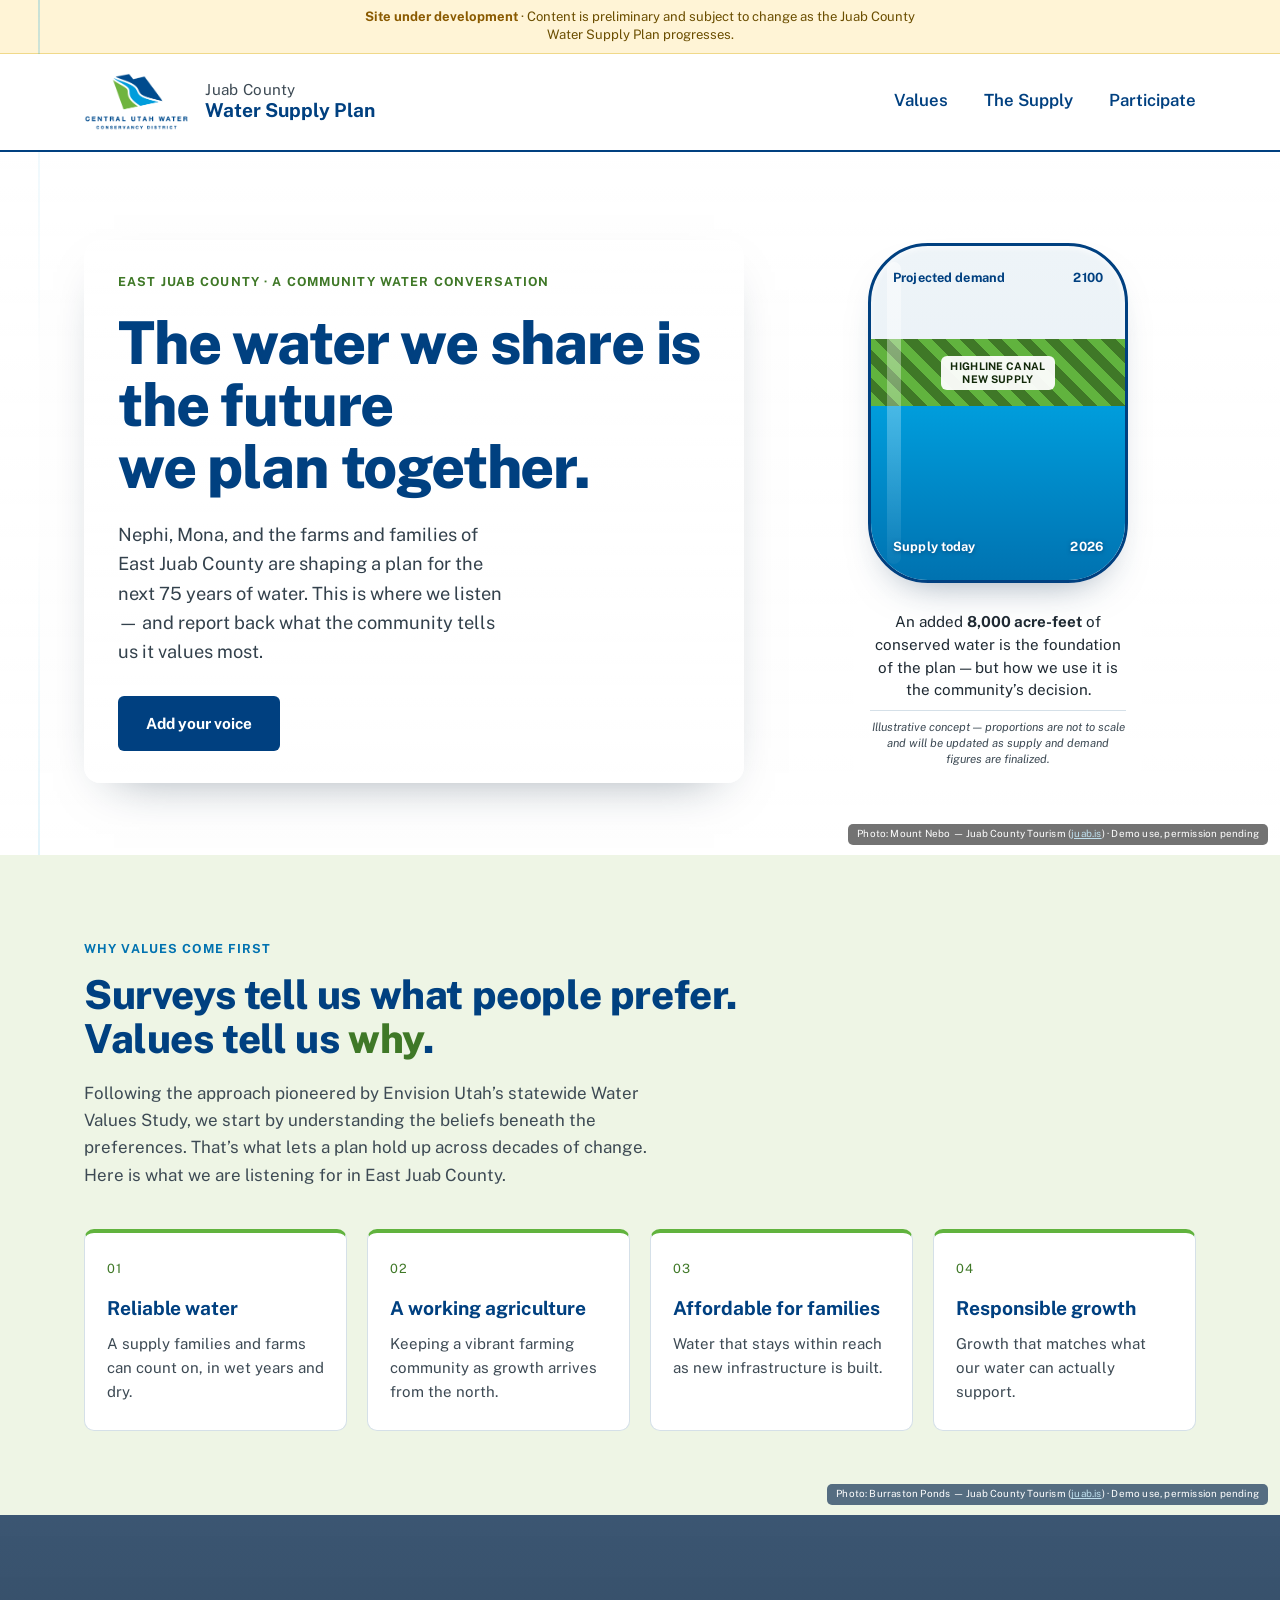
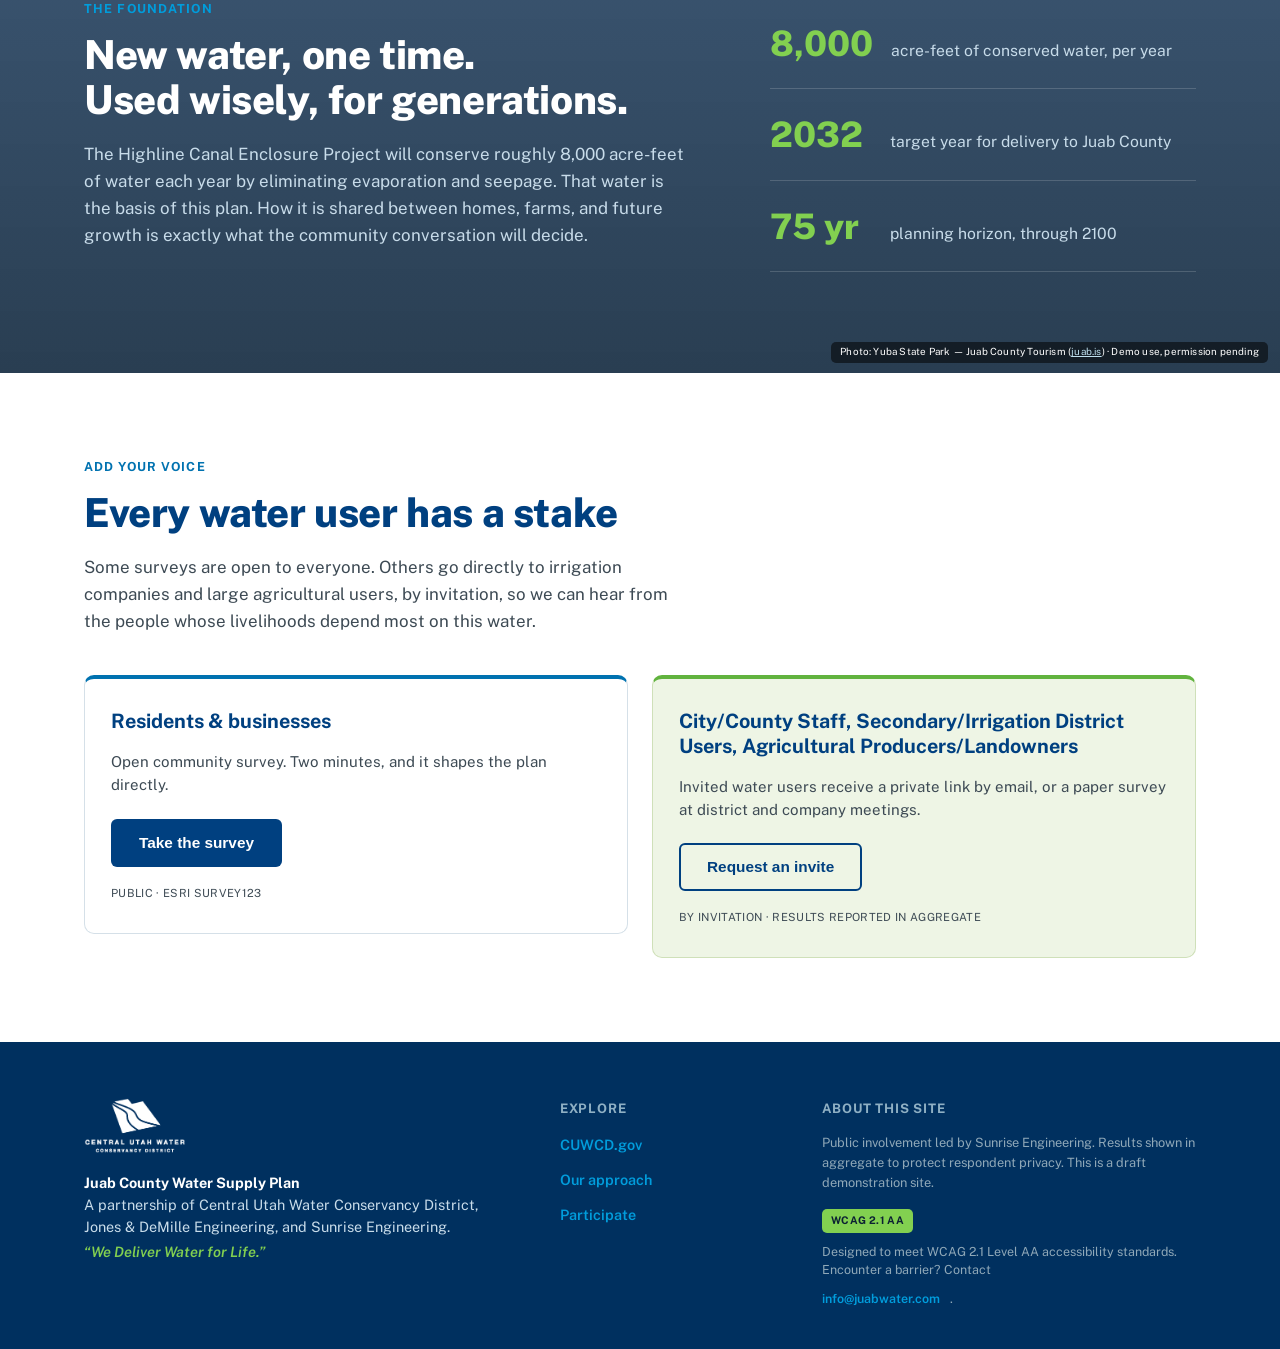
==== commit 361fef20: "Add files via upload" ====
--- a/index.html
+++ b/index.html
@@ -194,7 +194,7 @@
       <p class="foot-a11y">
         <span class="a11y-badge">WCAG 2.1 AA</span>
         Designed to meet WCAG&nbsp;2.1 Level&nbsp;AA accessibility standards.
-        Encounter a barrier? Contact <a href="mailto:jputzke@sunrise-eng.com">jputzke@sunrise-eng.com</a>.
+        Encounter a barrier? Contact <a href="mailto:info@juabwater.com">info@juabwater.com</a>.
       </p>
     </div>
   </div>
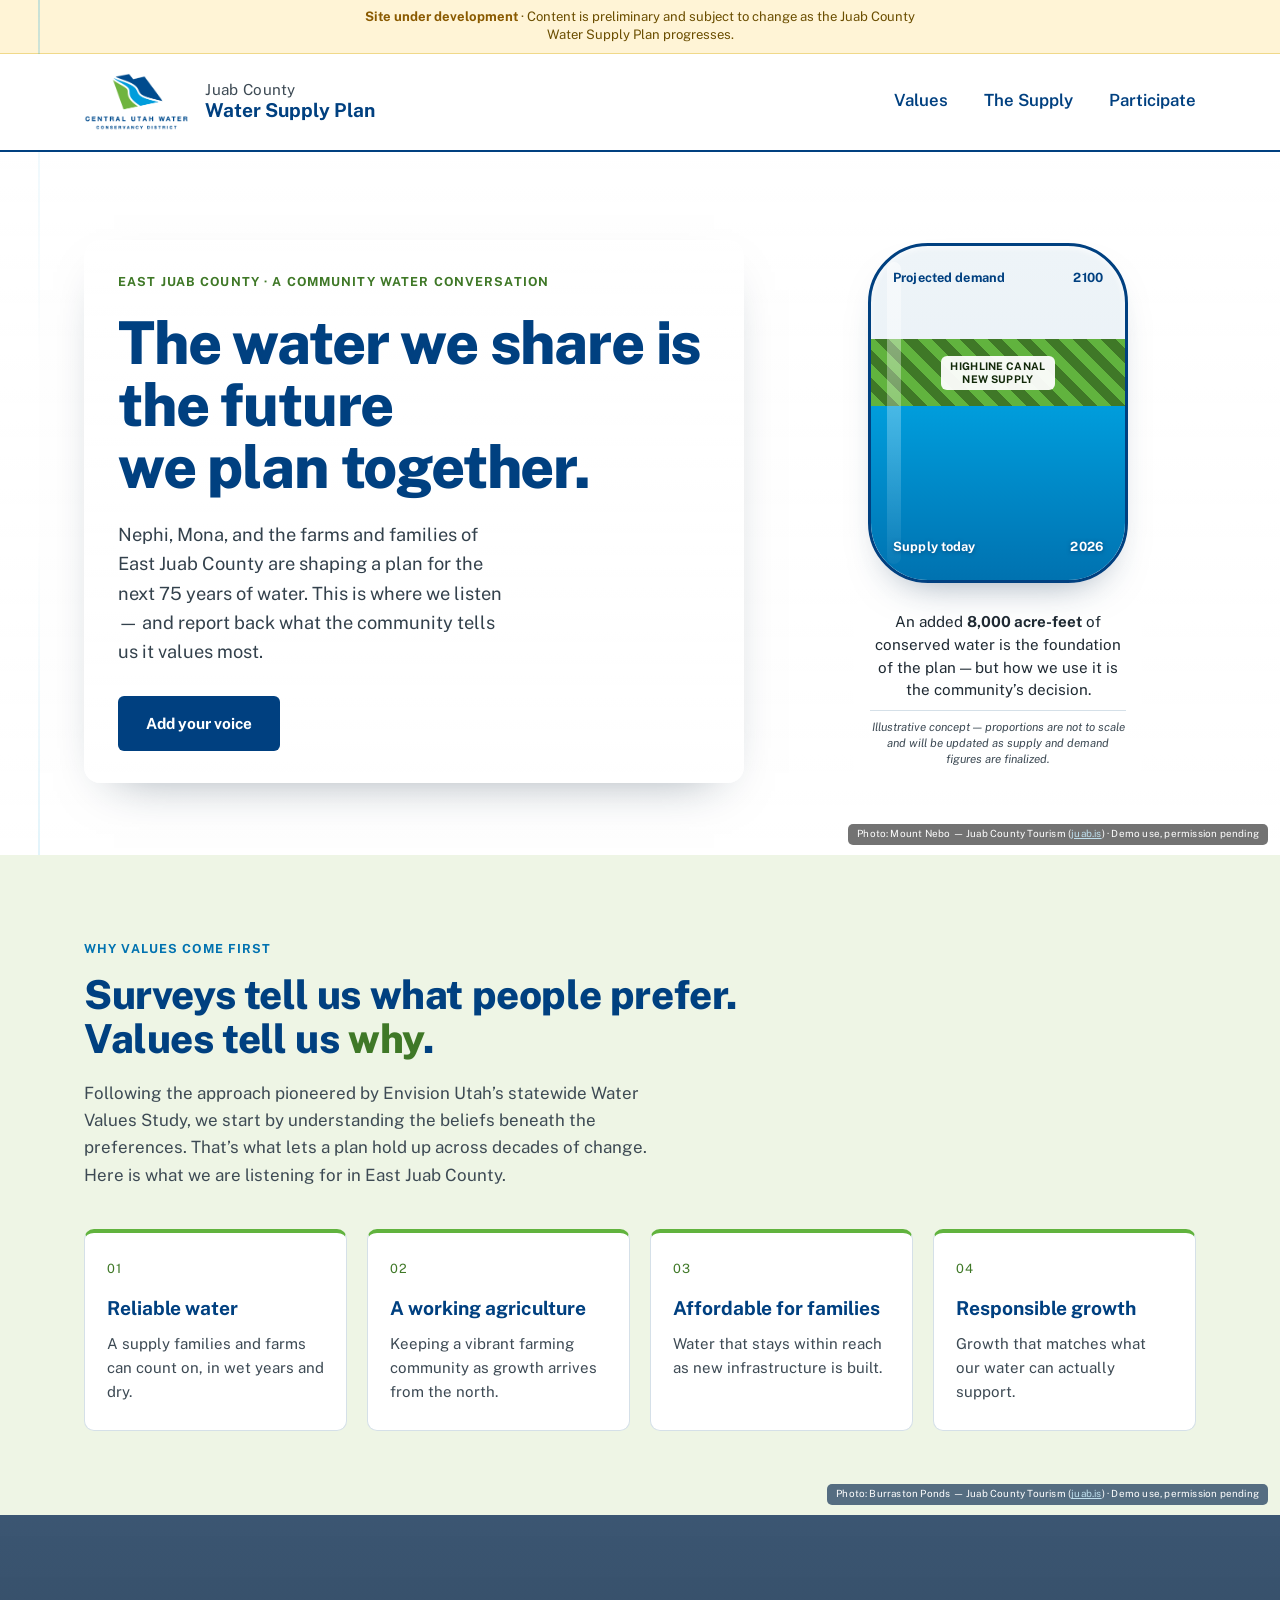
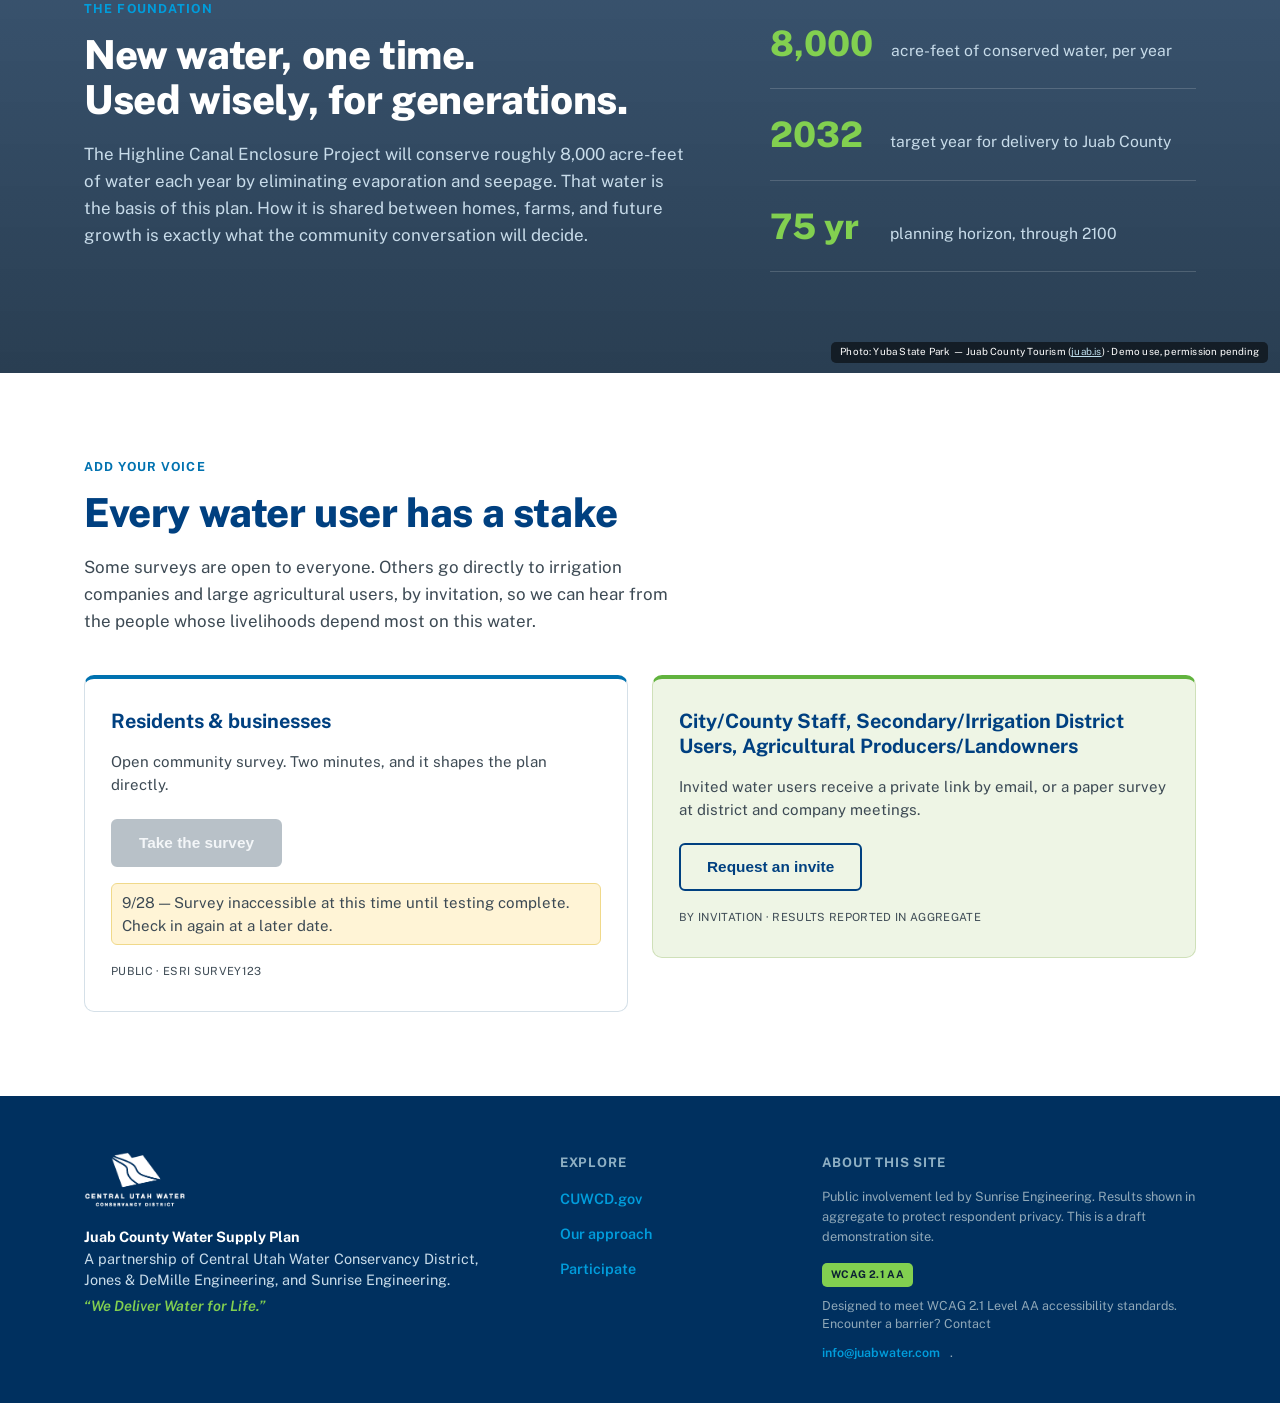
==== commit 947b6e4d: "Add files via upload" ====
--- a/index.html
+++ b/index.html
@@ -148,7 +148,8 @@
         <article class="part-card">
           <h3>Residents &amp; businesses</h3>
           <p>Open community survey. Two minutes, and it shapes the plan directly.</p>
-          <button type="button" class="btn btn-primary" data-survey="public">Take the survey</button>
+          <button type="button" class="btn btn-primary" data-survey="public" disabled aria-disabled="true">Take the survey</button>
+          <p class="survey-note">9/28 &mdash; Survey inaccessible at this time until testing complete. Check in again at a later date.</p>
           <span class="part-meta">Public &middot; ESRI Survey123</span>
         </article>
         <article class="part-card part-card-alt">
--- a/styles.css
+++ b/styles.css
@@ -96,6 +96,7 @@
 .btn-primary:hover{background:var(--blue);transform:translateY(-1px)}
 .btn-ghost{border-color:var(--navy);color:var(--navy);background:transparent}
 .btn-ghost:hover{background:var(--navy);color:#fff}
+.btn:disabled,.btn[disabled]{background:#9aa7b1;border-color:#9aa7b1;color:#eef2f5;cursor:not-allowed;opacity:.7;pointer-events:none;transform:none;box-shadow:none}
 
 /* supply viz */
 .supply-viz{text-align:center}
@@ -186,6 +187,7 @@
 .part-card p{font-size:.94rem;color:var(--ink-soft);line-height:1.55;margin:0}
 .part-card .btn{align-self:flex-start;margin-top:6px}
 .part-meta{font-family:var(--body);font-size:.7rem;color:var(--ink-soft);letter-spacing:.03em;text-transform:uppercase;margin-top:2px}
+.survey-note{font-size:.8rem;line-height:1.4;color:#8a5a00;background:#fff4d6;border:1px solid #f0d98a;border-radius:6px;padding:7px 10px;margin:2px 0 0}
 
 /* footer */
 .site-foot{background:var(--navy-2);color:#c8dcea;padding:56px 0 40px}
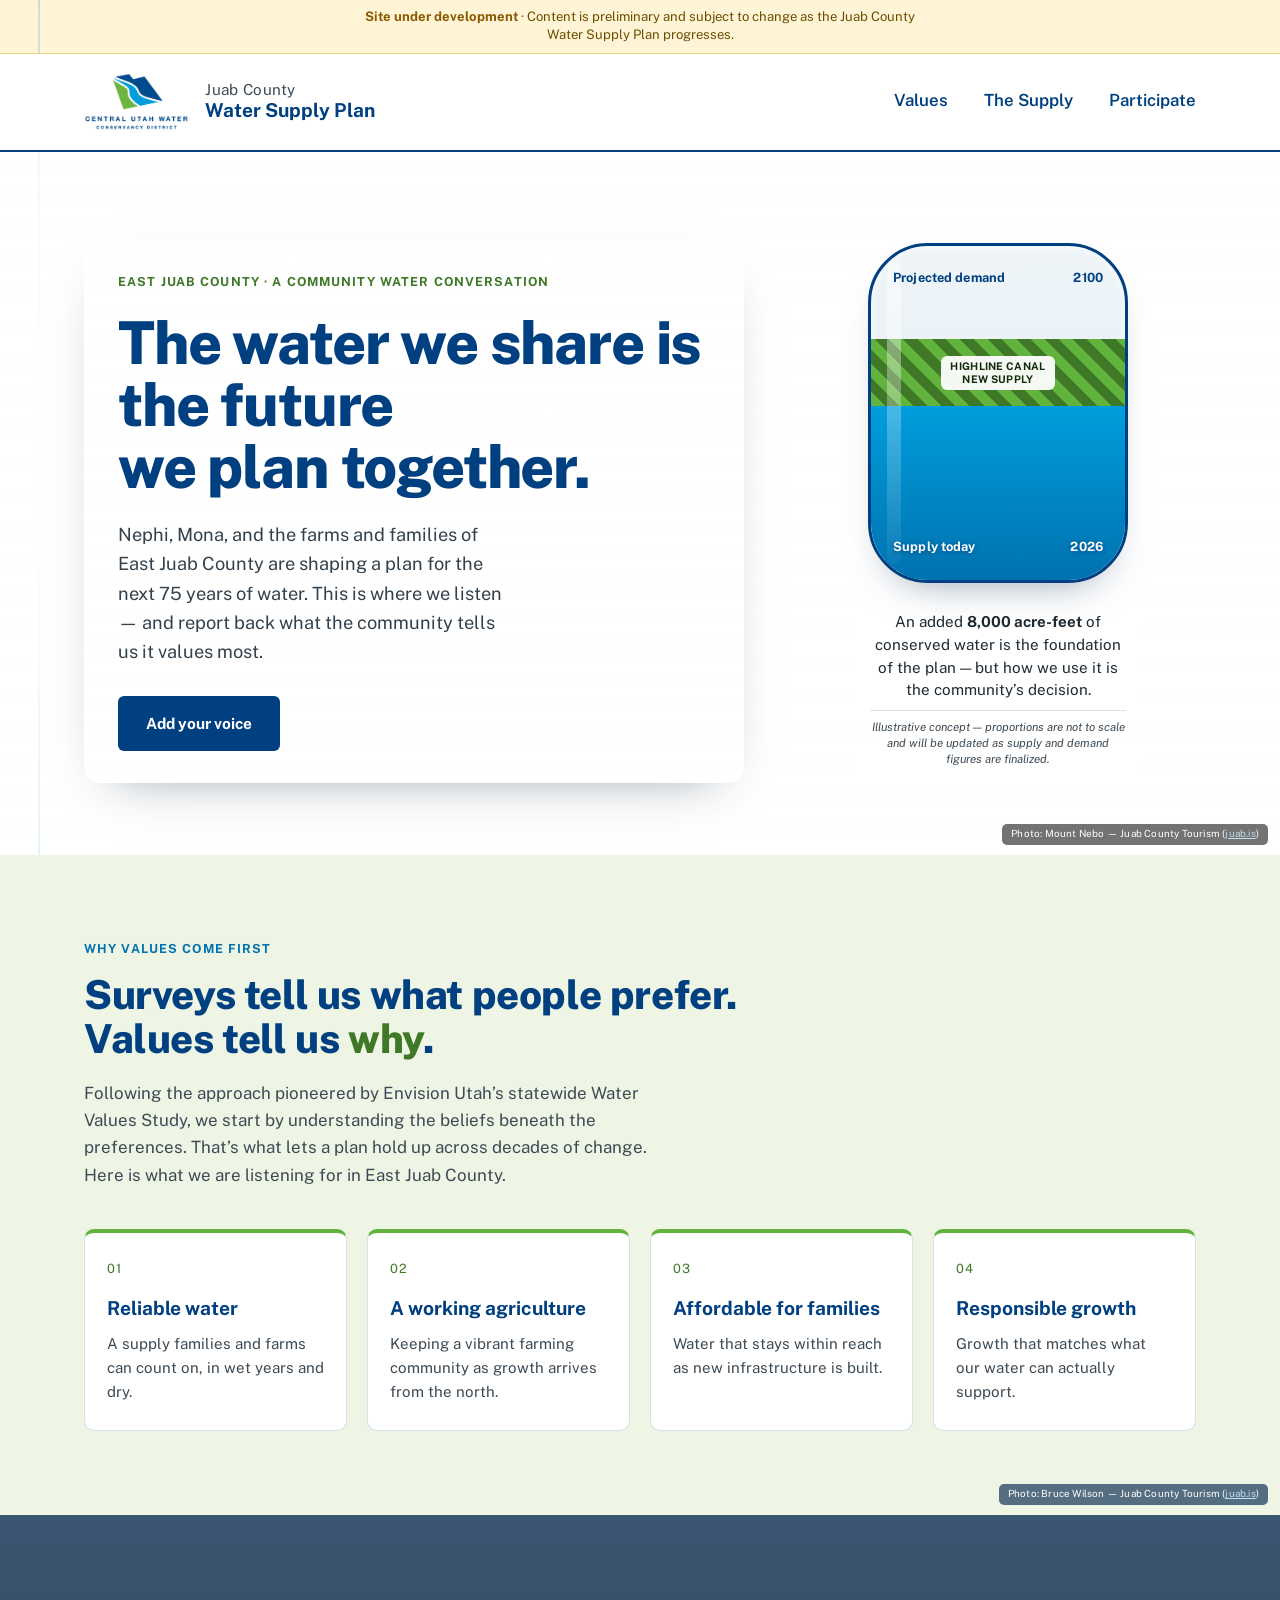
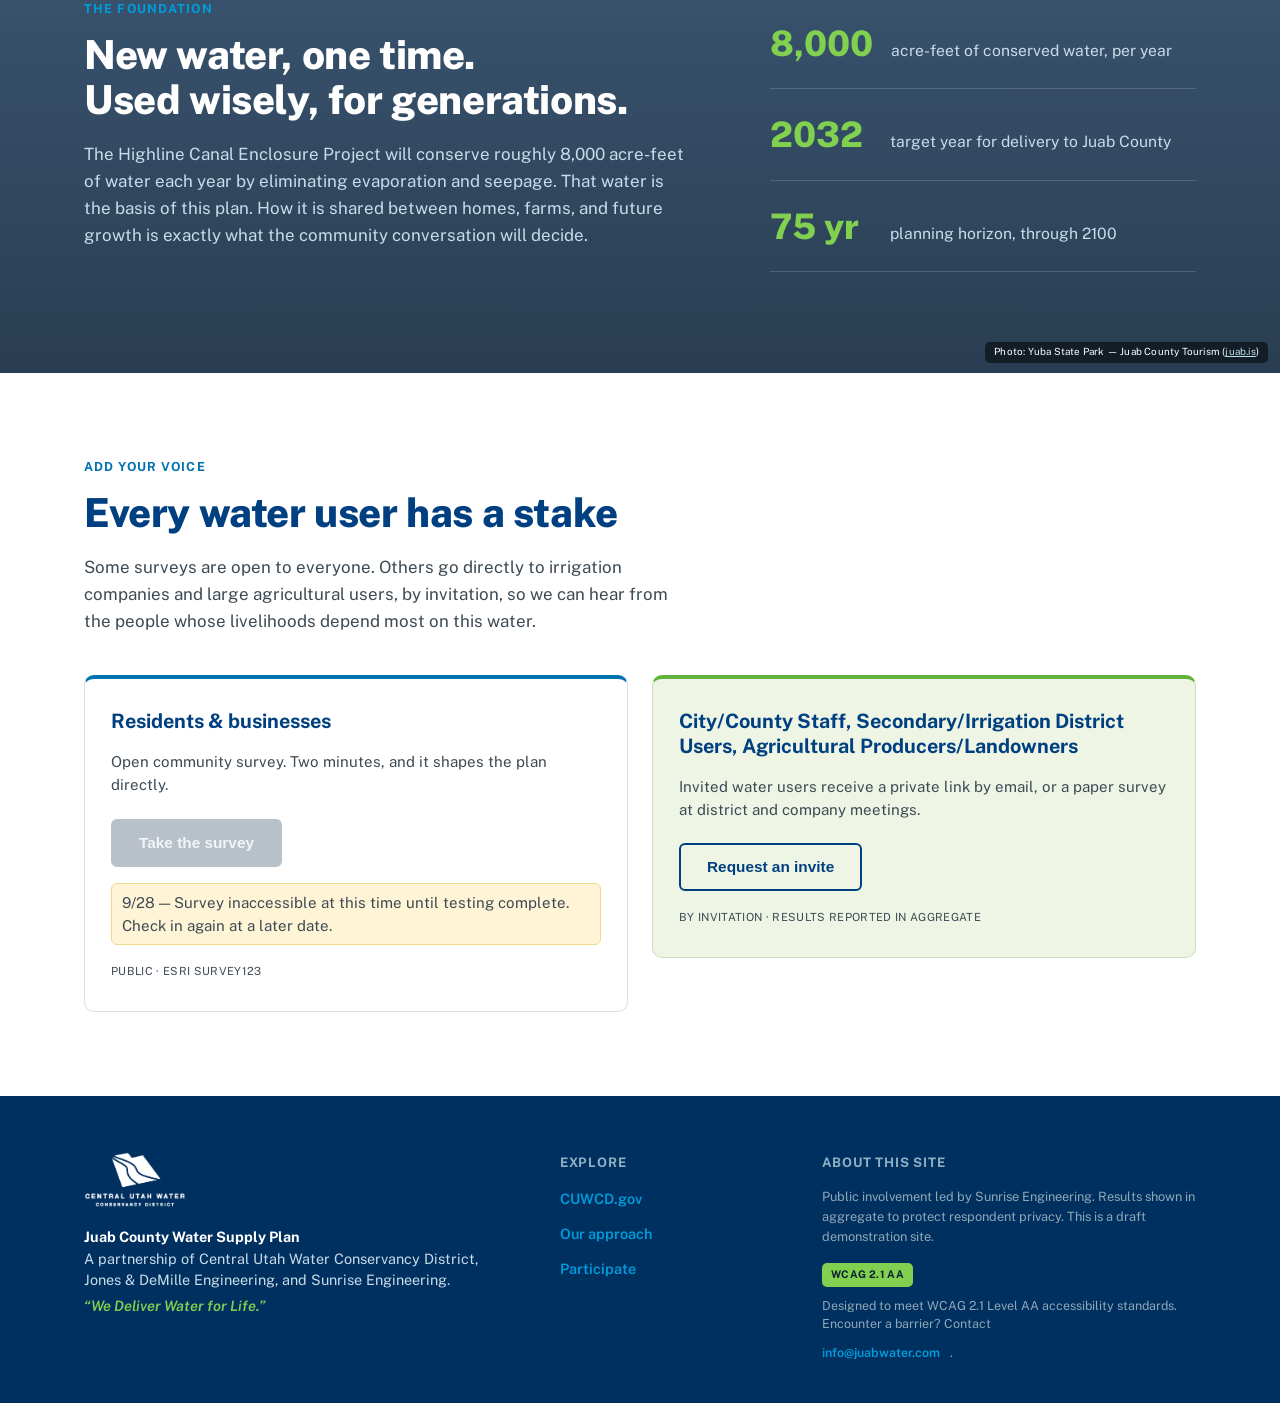
==== commit 2781ea62: "Add files via upload" ====
--- a/index.html
+++ b/index.html
@@ -39,7 +39,7 @@
 
   <!-- ─────────────── HERO ─────────────── -->
   <section class="hero photo-bg">
-    <span class="photo-credit">Photo: Mount Nebo &mdash; Juab County Tourism (<a href="https://juab.is" rel="noopener">juab.is</a>) &middot; Demo use, permission pending</span>
+    <span class="photo-credit">Photo: Mount Nebo &mdash; Juab County Tourism (<a href="https://juab.is" rel="noopener">juab.is</a>)</span>
     <div class="wrap hero-grid">
       <div class="hero-copy">
         <p class="eyebrow">East Juab County · A Community Water Conversation</p>
@@ -75,7 +75,7 @@
 
   <!-- ─────────────── VALUES ─────────────── -->
   <section id="values" class="band band-sage photo-bg">
-    <span class="photo-credit">Photo: Burraston Ponds &mdash; Juab County Tourism (<a href="https://juab.is" rel="noopener">juab.is</a>) &middot; Demo use, permission pending</span>
+    <span class="photo-credit">Photo: Bruce Wilson &mdash; Juab County Tourism (<a href="https://juab.is" rel="noopener">juab.is</a>)</span>
     <div class="wrap">
       <p class="section-eyebrow">Why values come first</p>
       <h2 class="section-title">Surveys tell us what people prefer.<br />Values tell us <em>why</em>.</h2>
@@ -112,7 +112,7 @@
 
   <!-- ─────────────── SUPPLY STORY ─────────────── -->
   <section id="supply" class="band band-deep photo-bg">
-    <span class="photo-credit">Photo: Yuba State Park &mdash; Juab County Tourism (<a href="https://juab.is" rel="noopener">juab.is</a>) &middot; Demo use, permission pending</span>
+    <span class="photo-credit">Photo: Yuba State Park &mdash; Juab County Tourism (<a href="https://juab.is" rel="noopener">juab.is</a>)</span>
     <div class="wrap supply-grid">
       <div>
         <p class="section-eyebrow light">The foundation</p>
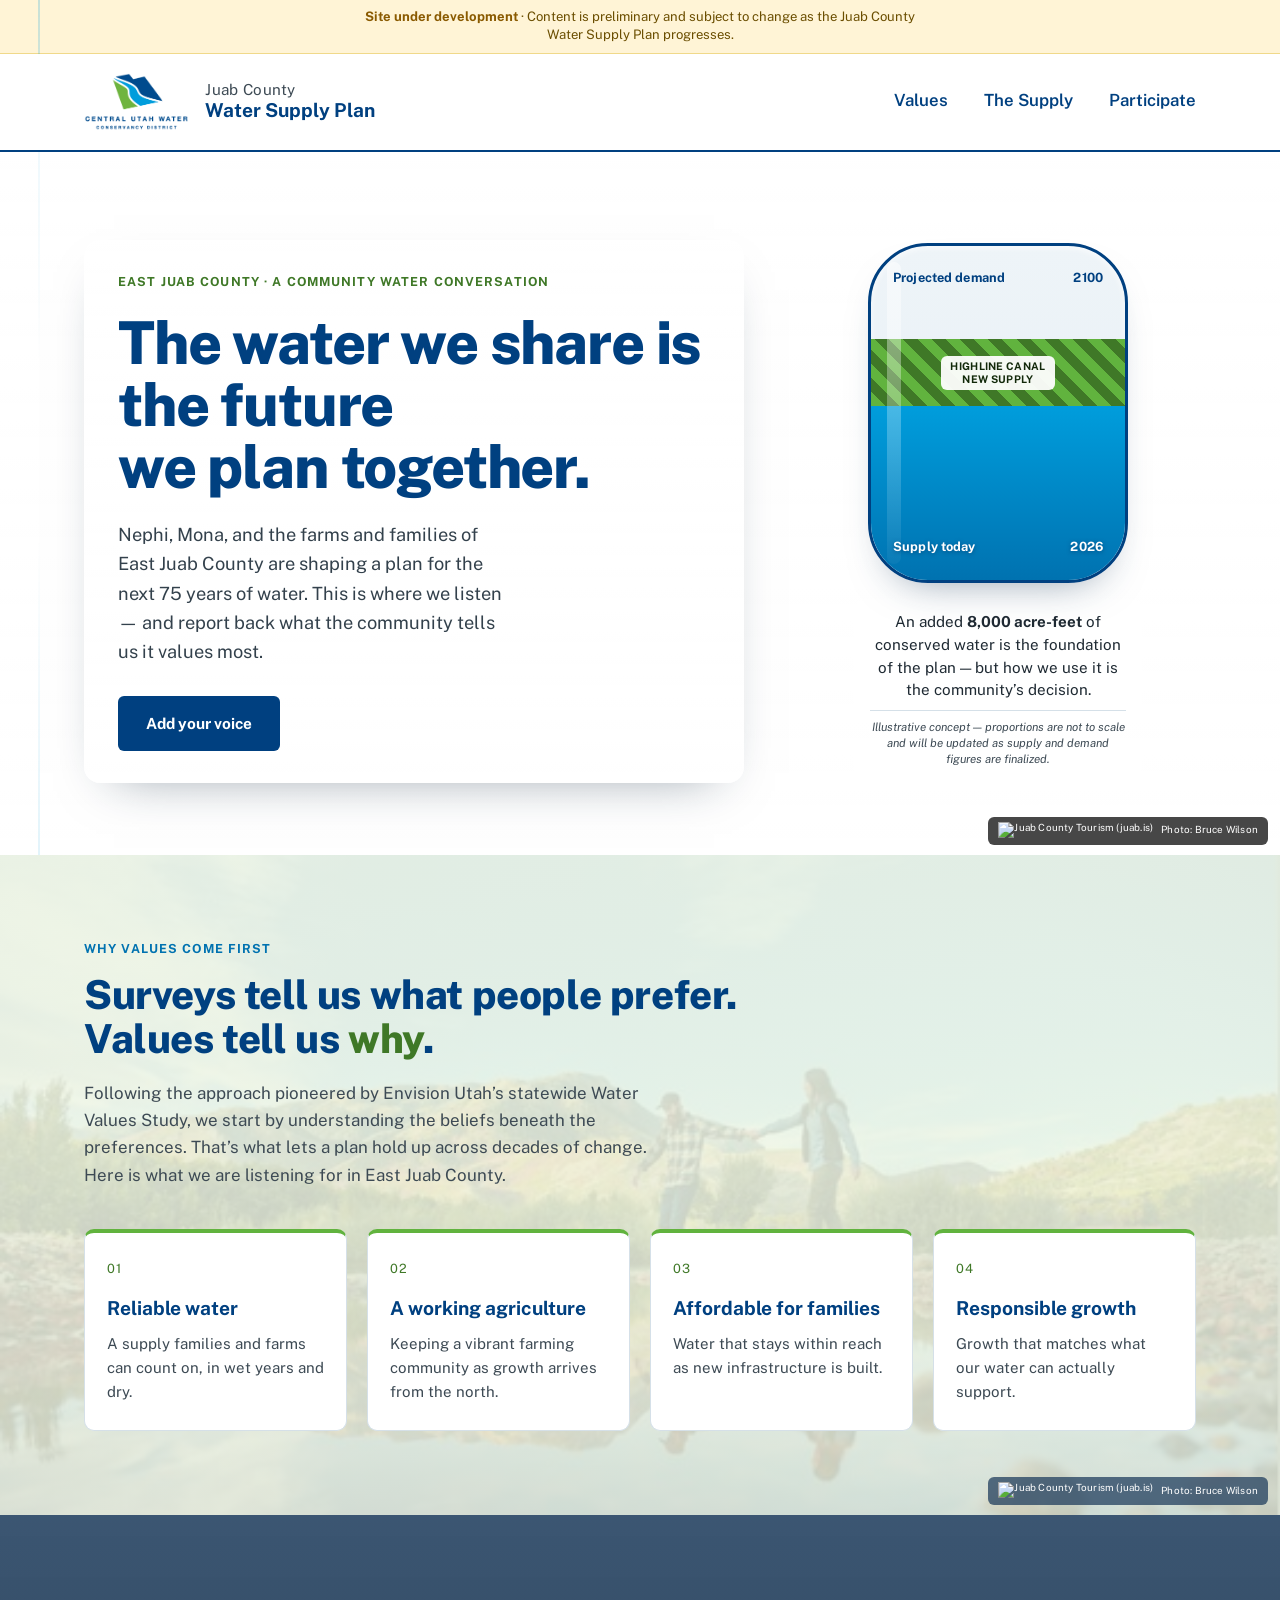
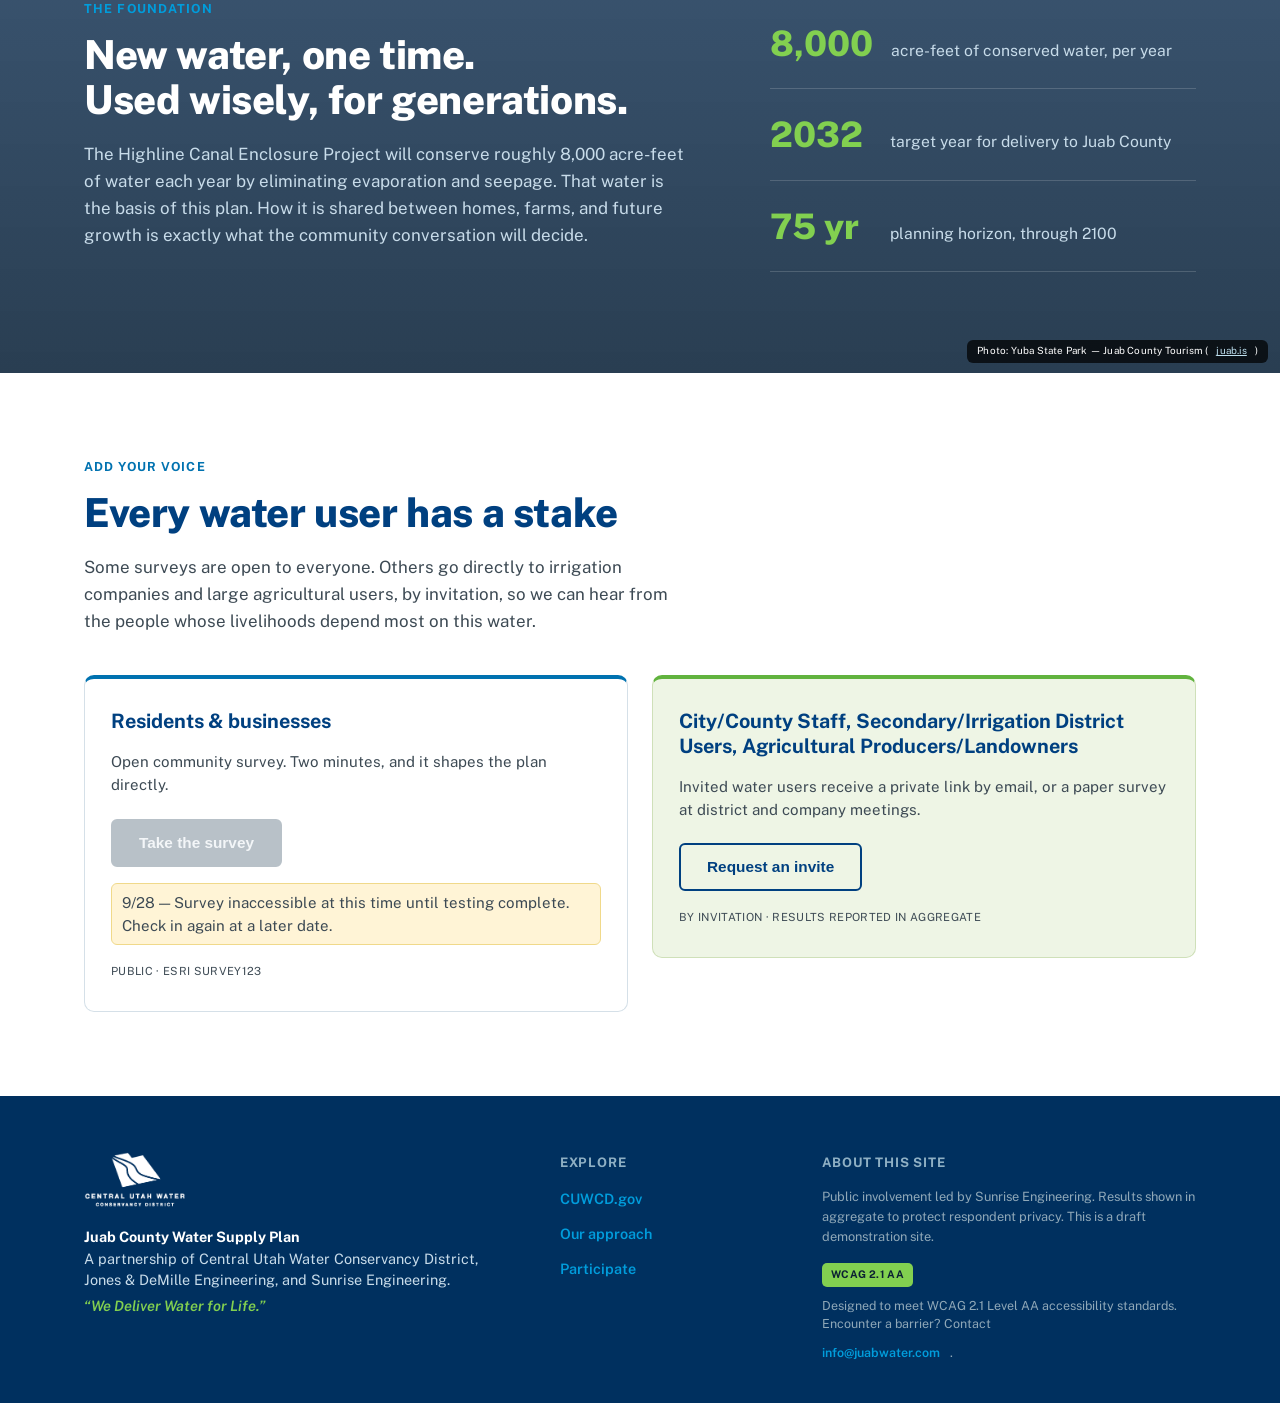
==== commit 844c5d0c: "Add files via upload" ====
--- a/index.html
+++ b/index.html
@@ -39,7 +39,7 @@
 
   <!-- ─────────────── HERO ─────────────── -->
   <section class="hero photo-bg">
-    <span class="photo-credit">Photo: Mount Nebo &mdash; Juab County Tourism (<a href="https://juab.is" rel="noopener">juab.is</a>)</span>
+    <a class="photo-credit" href="https://juab.is" target="_blank" rel="noopener"><img class="credit-logo" src="assets/juab-logo.png" alt="Juab County Tourism (juab.is)" />Photo: Bruce Wilson</a>
     <div class="wrap hero-grid">
       <div class="hero-copy">
         <p class="eyebrow">East Juab County · A Community Water Conversation</p>
@@ -75,7 +75,7 @@
 
   <!-- ─────────────── VALUES ─────────────── -->
   <section id="values" class="band band-sage photo-bg">
-    <span class="photo-credit">Photo: Bruce Wilson &mdash; Juab County Tourism (<a href="https://juab.is" rel="noopener">juab.is</a>)</span>
+    <a class="photo-credit" href="https://juab.is" target="_blank" rel="noopener"><img class="credit-logo" src="assets/juab-logo.png" alt="Juab County Tourism (juab.is)" />Photo: Bruce Wilson</a>
     <div class="wrap">
       <p class="section-eyebrow">Why values come first</p>
       <h2 class="section-title">Surveys tell us what people prefer.<br />Values tell us <em>why</em>.</h2>
--- a/styles.css
+++ b/styles.css
@@ -211,19 +211,19 @@
 @media(max-width:720px){.brand-logo{height:46px}}
 
 /* ============================================================
-   DEMO PHOTO BACKGROUNDS — permission pending
-   Images referenced directly from juab.is (Juab County Tourism).
-   Each section carries a visible credit label. To remove after
-   permissions are secured: delete the .photo-bg rules below and
-   the .photo-credit spans from index.html.
+   PHOTO BACKGROUNDS — permission secured (Juab County Tourism)
+   Hero + Values are hosted locally in assets/ (Bruce Wilson photos,
+   clickable juab.is logo badge in corner -> https://juab.is).
+   Supply band still hotlinks Yuba from juab.is pending a local
+   replacement.
    ============================================================ */
 
 .photo-bg{position:relative;background-size:cover;background-position:center;background-repeat:no-repeat}
 .photo-bg::before{content:"";position:absolute;inset:0;z-index:0;pointer-events:none}
 .photo-bg > *{position:relative;z-index:1}
 
-/* Hero: Mount Nebo over Juab Valley, light wash so navy text stays readable */
-.hero.photo-bg{background-image:url('https://juab.is/wp-content/uploads/2023/11/mount-nebo.jpg')}
+/* Hero: red rock canyon couple (Bruce Wilson, juab.is), light wash so navy text stays readable */
+.hero.photo-bg{background-image:url('assets/hero-redrock-couple.jpg')}
 .hero.photo-bg::before{background:linear-gradient(rgba(255,255,255,.5),rgba(255,255,255,.42))}
 /* readability panel behind hero text (keeps photo vivid elsewhere) */
 .hero.photo-bg .hero-copy{
@@ -237,8 +237,8 @@
 @media(max-width:860px){.hero.photo-bg .hero-copy{padding:26px 24px}}
 
 
-/* Values band: Burraston Ponds (spring-fed water), light green wash */
-.band-sage.photo-bg{background-image:url('https://juab.is/wp-content/uploads/2023/11/Burraston-Ponds.jpg')}
+/* Values band: river/reflection (Bruce Wilson, juab.is), light green wash */
+.band-sage.photo-bg{background-image:url('assets/values-river-couple.jpg')}
 .band-sage.photo-bg::before{background:linear-gradient(rgba(238,245,229,.90),rgba(238,245,229,.82))}
 
 /* Supply band: Yuba State Park reservoir, dark navy wash so white text pops */
@@ -248,11 +248,18 @@
 /* Credit label */
 .photo-credit{
   position:absolute;right:12px;bottom:10px;z-index:2;
+  display:inline-flex;align-items:center;gap:8px;
   font-family:var(--body);font-size:.62rem;letter-spacing:.02em;
-  background:rgba(0,0,0,.55);color:#fff;padding:4px 9px;border-radius:5px;
-  max-width:80vw;line-height:1.3;
-}
+  background:rgba(0,0,0,.72);color:#fff;padding:5px 10px;border-radius:6px;
+  max-width:80vw;line-height:1.3;text-decoration:none;
+}
+/* whole badge is a link to juab.is on hero/values */
+a.photo-credit{cursor:pointer}
+a.photo-credit:hover{text-decoration:underline;background:rgba(0,0,0,.82)}
+.band-sage a.photo-credit:hover{background:rgba(27,58,91,.85)}
 .photo-credit a{color:#bfe0ef;text-decoration:underline}
+/* juab.is logo badge sitting inside the credit pill */
+.credit-logo{flex:none;height:18px;width:auto;display:block}
 .band-sage .photo-credit{background:rgba(27,58,91,.72)}
 @media(max-width:600px){.photo-credit{font-size:.56rem;right:8px;bottom:8px}}
 
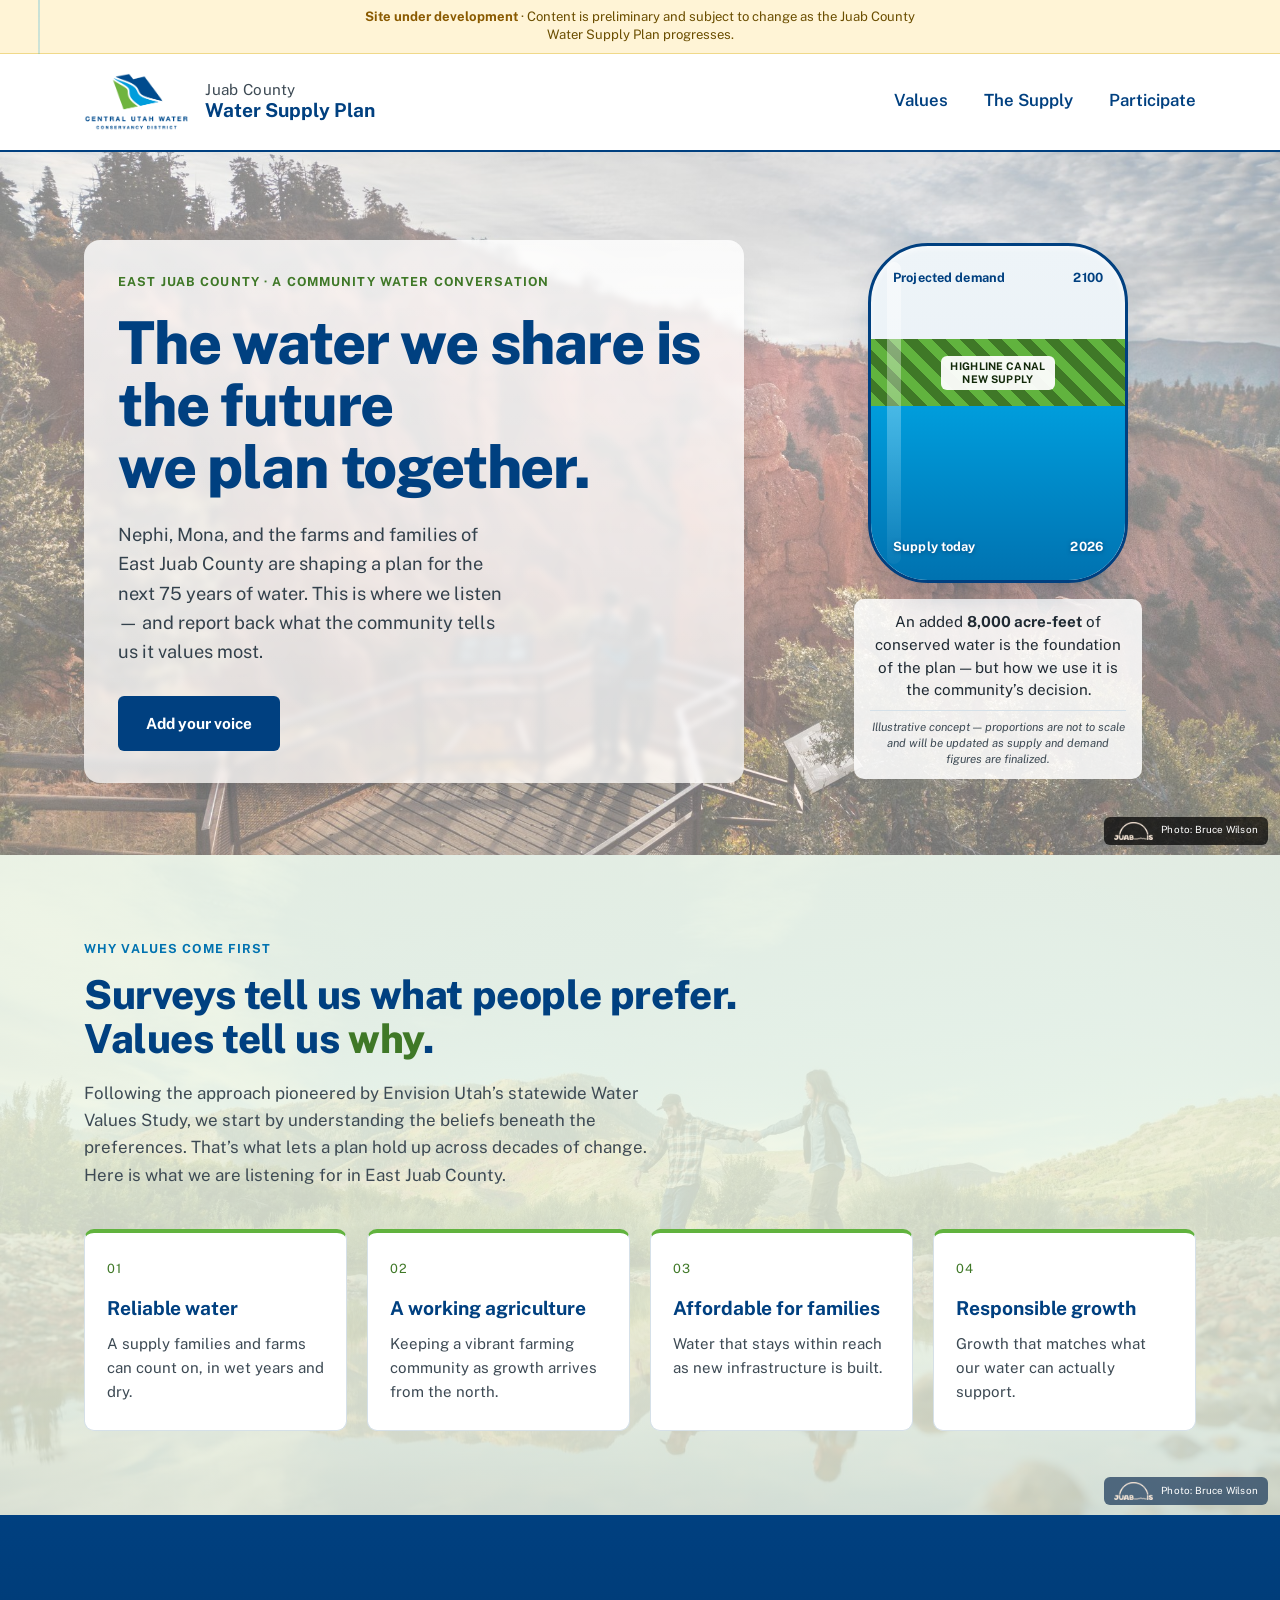
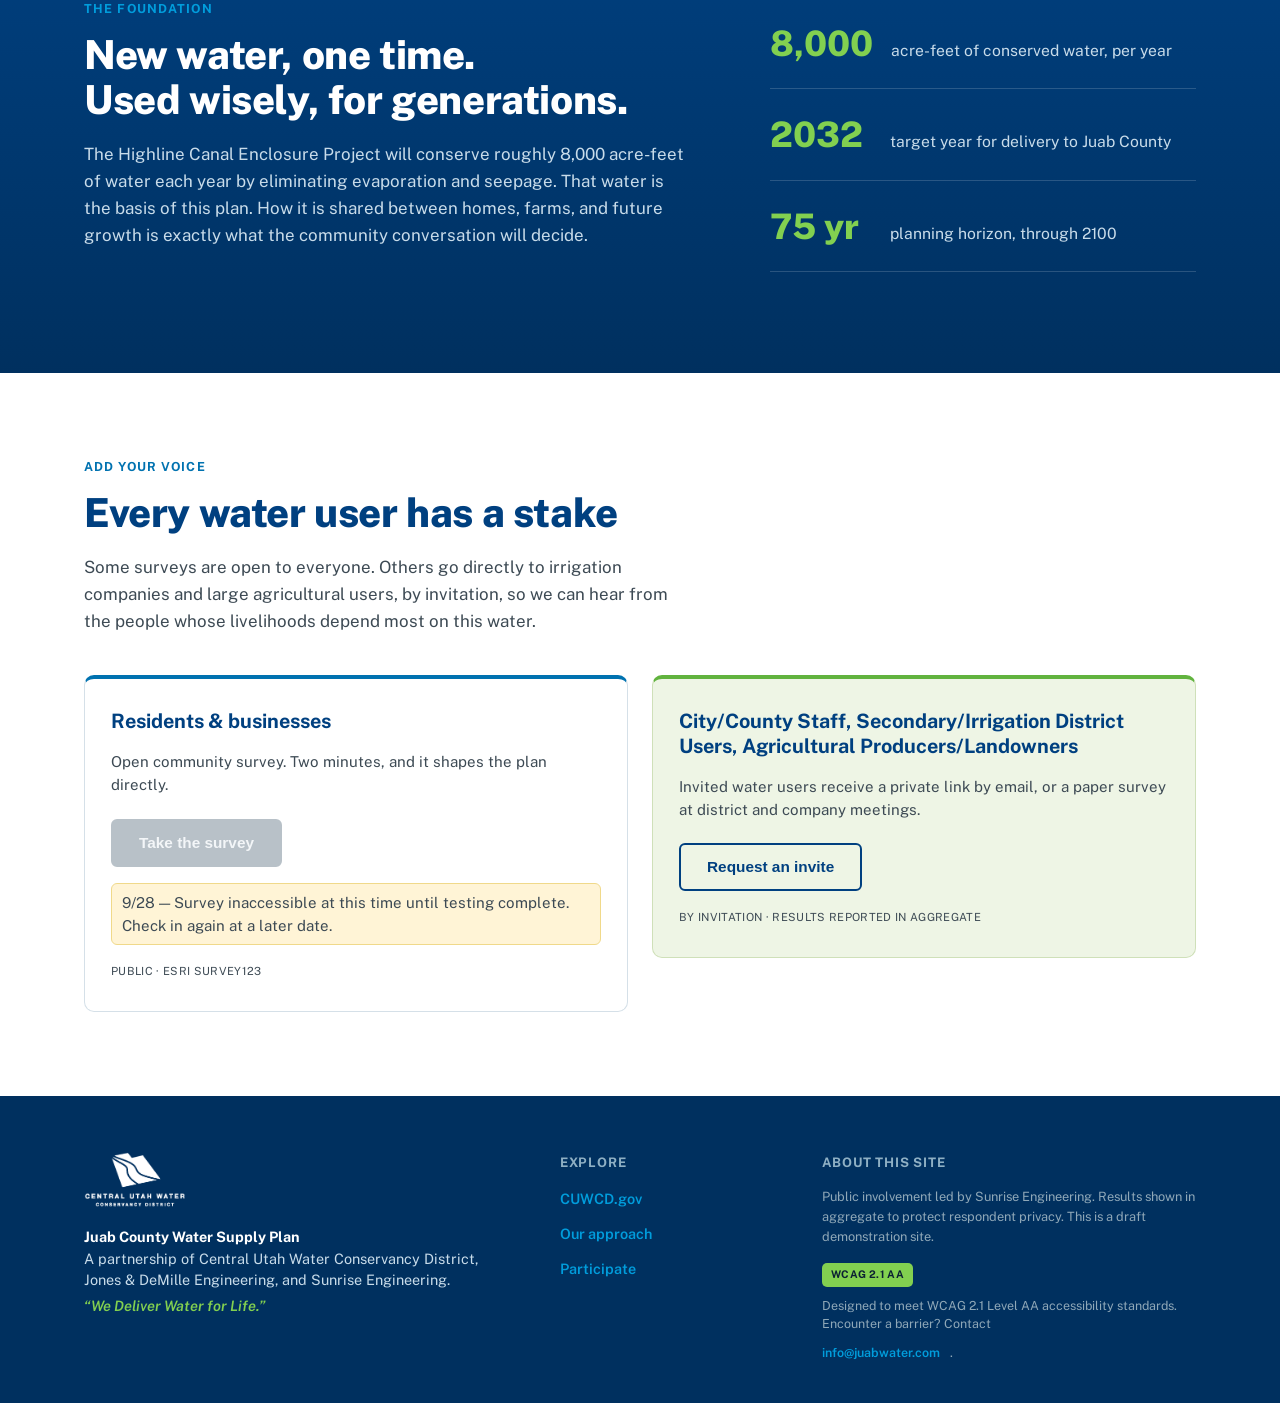
==== commit e5e1f23d: "Add files via upload" ====
--- a/index.html
+++ b/index.html
@@ -111,8 +111,7 @@
   </section>
 
   <!-- ─────────────── SUPPLY STORY ─────────────── -->
-  <section id="supply" class="band band-deep photo-bg">
-    <span class="photo-credit">Photo: Yuba State Park &mdash; Juab County Tourism (<a href="https://juab.is" rel="noopener">juab.is</a>)</span>
+  <section id="supply" class="band band-deep">
     <div class="wrap supply-grid">
       <div>
         <p class="section-eyebrow light">The foundation</p>
--- a/styles.css
+++ b/styles.css
@@ -214,8 +214,8 @@
    PHOTO BACKGROUNDS — permission secured (Juab County Tourism)
    Hero + Values are hosted locally in assets/ (Bruce Wilson photos,
    clickable juab.is logo badge in corner -> https://juab.is).
-   Supply band still hotlinks Yuba from juab.is pending a local
-   replacement.
+   Supply band photo removed for now (solid navy backdrop) until a
+   replacement photo is chosen.
    ============================================================ */
 
 .photo-bg{position:relative;background-size:cover;background-position:center;background-repeat:no-repeat}
@@ -241,9 +241,7 @@
 .band-sage.photo-bg{background-image:url('assets/values-river-couple.jpg')}
 .band-sage.photo-bg::before{background:linear-gradient(rgba(238,245,229,.90),rgba(238,245,229,.82))}
 
-/* Supply band: Yuba State Park reservoir, dark navy wash so white text pops */
-.band-deep.photo-bg{background-image:url('https://juab.is/wp-content/uploads/2023/11/YubaStatePark2.jpg')}
-.band-deep.photo-bg::before{background:linear-gradient(rgba(27,58,91,.86),rgba(18,41,63,.90))}
+/* Supply band: photo removed for now — solid navy (.band-deep) backdrop until a replacement is chosen */
 
 /* Credit label */
 .photo-credit{
